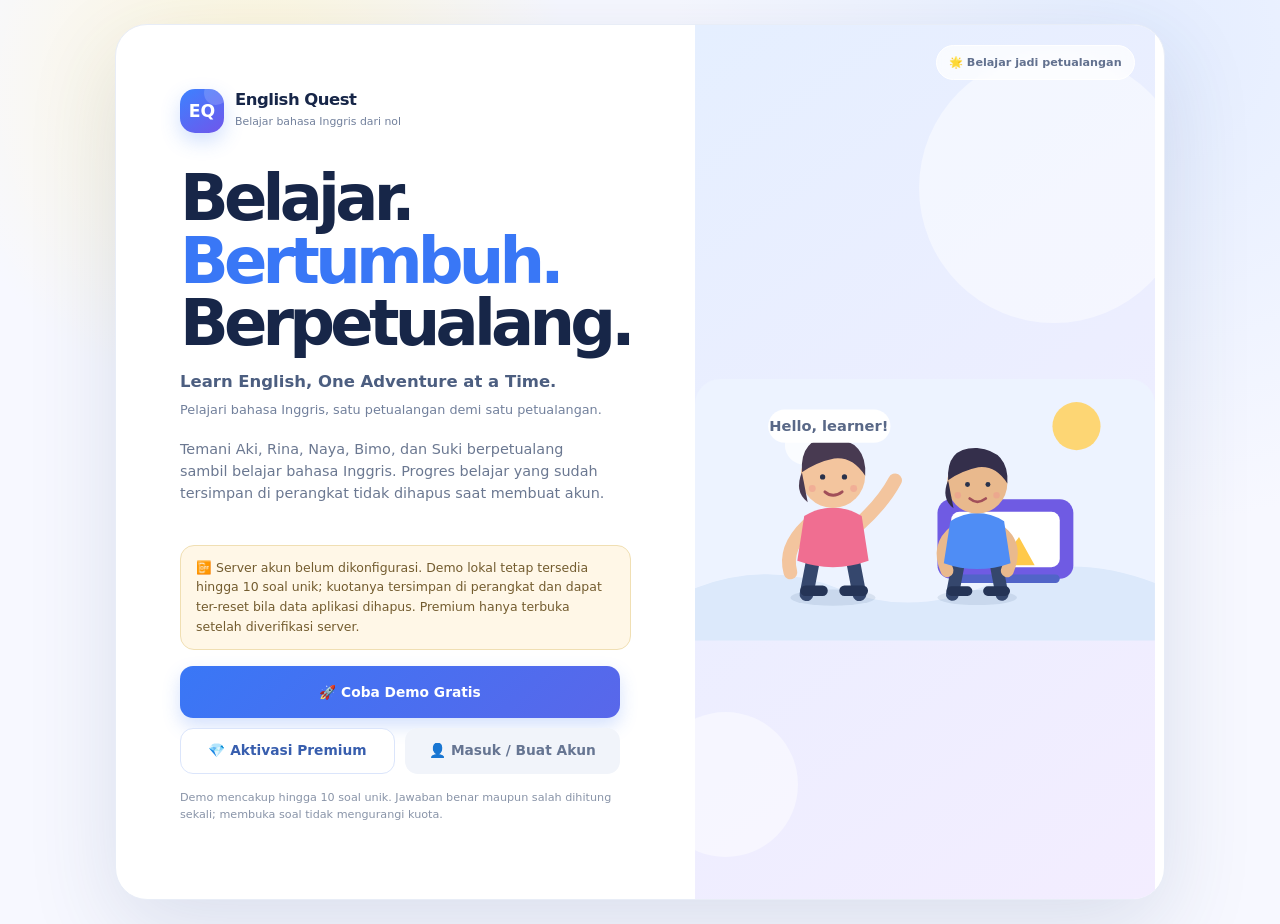
==== english-quest-android/app/src/main/assets/index.html @ d05e4e67 "Publish English Quest 1.7.1 project" ====
<!doctype html>
<html lang="id">
<head>
  <meta charset="utf-8" />
  <meta name="viewport" content="width=device-width, initial-scale=1, viewport-fit=cover" />
  <meta name="theme-color" content="#eef4ff" />
  <meta name="description" content="English Quest — belajar bahasa Inggris dari nol lewat pelajaran, cerita, dan permainan." />
  <title>English Quest — Belajar Bahasa Inggris dari Nol</title>
  <link rel="manifest" href="./manifest.webmanifest" />
  <link rel="icon" href="./icon.svg" type="image/svg+xml" />
  <link rel="stylesheet" href="./styles.css" />
</head>
<body>
  <div id="app"></div>
  <script>window.EQ_ALLOW_HTTP_DEV = location.protocol === 'http:' && ['localhost','127.0.0.1','::1'].includes(location.hostname);</script>
  <script defer src="./library-data.js"></script>
  <script defer src="./mission-data.js"></script>
  <script defer src="./mission-data-extras.js"></script>
  <script defer src="./access-client.js"></script>
  <script defer src="./app.js"></script>
</body>
</html>
---- english-quest-android/app/src/main/assets/styles.css ----
:root{
  --ink:#172648;--muted:#72809c;--blue:#3977f6;--blue-dark:#2459d8;--sky:#e9f1ff;--purple:#7657e8;--purple-soft:#f0edff;--yellow:#ffc94a;--yellow-soft:#fff5d8;--green:#22a77a;--green-soft:#e4f8f0;--red:#da5965;--red-soft:#fff0f1;--line:#e8edf6;--paper:#fff;--canvas:#f6f8fd;--shadow:0 18px 55px rgba(38,67,126,.09);--radius:22px;--scale:1;
  font-family: ui-rounded, "Avenir Next", "Segoe UI", system-ui, -apple-system, BlinkMacSystemFont, sans-serif;
}
*{box-sizing:border-box}html{scroll-behavior:smooth;font-size:calc(16px * var(--scale))}body{margin:0;background:var(--canvas);color:var(--ink);font-size:1rem;line-height:1.55;-webkit-font-smoothing:antialiased}button,input{font:inherit}button{cursor:pointer}button:focus-visible,input:focus-visible{outline:3px solid rgba(57,119,246,.3);outline-offset:2px}a{color:inherit}svg{display:block;max-width:100%}.app-layout{min-height:100vh;display:grid;grid-template-columns:232px minmax(0,1fr)}.sidebar{position:sticky;top:0;height:100vh;padding:26px 16px 20px 22px;background:#fff;border-right:1px solid var(--line);display:flex;flex-direction:column;z-index:20}.brand{display:flex;gap:11px;align-items:center;padding:3px 9px 26px}.brand-mark{width:44px;height:44px;border-radius:15px;background:linear-gradient(145deg,#3c82ff,#7056eb);color:#fff;display:grid;place-items:center;font-weight:900;font-size:1.08rem;box-shadow:0 8px 20px rgba(57,119,246,.23);position:relative;overflow:hidden}.brand-mark:after{content:"";position:absolute;width:24px;height:24px;border-radius:50%;background:rgba(255,255,255,.16);top:-8px;right:-4px}.brand-title{font-size:1.03rem;font-weight:850;letter-spacing:-.03em;line-height:1.12}.brand-caption{font-size:.68rem;color:var(--muted);margin-top:4px}.nav-label{padding:8px 11px 7px;color:#9aa5bb;text-transform:uppercase;letter-spacing:.12em;font-size:.66rem;font-weight:800}.sidebar-nav{display:flex;flex-direction:column;gap:4px}.nav-btn{display:flex;align-items:center;gap:12px;width:100%;text-align:left;padding:10px 12px;border:0;border-radius:13px;color:#62708d;background:transparent;font-size:.87rem;font-weight:700;transition:.18s}.nav-btn:hover{background:#f5f7fc;color:var(--blue)}.nav-btn.active{background:#eaf1ff;color:var(--blue);box-shadow:inset 3px 0 var(--blue)}.nav-icon{font-size:1.15rem;width:22px;text-align:center}.sidebar-bottom{margin-top:auto}.sidebar-note{border-radius:17px;padding:15px;background:linear-gradient(145deg,#f0f4ff,#faf8ff);font-size:.76rem;color:#687594}.sidebar-note b{color:#283963;display:block;margin:5px 0}.app-main{min-width:0}.topbar{height:76px;position:sticky;top:0;z-index:15;padding:0 clamp(18px,4vw,50px);display:flex;align-items:center;justify-content:space-between;background:rgba(246,248,253,.86);backdrop-filter:blur(16px);border-bottom:1px solid rgba(229,235,246,.85)}.topbar-mobile-brand{display:none}.topbar-left{display:flex;align-items:center;gap:13px}.eyebrow{color:var(--muted);font-size:.78rem}.topbar-title{font-weight:850;letter-spacing:-.025em;font-size:1.12rem}.topbar-right{display:flex;align-items:center;gap:9px}.stat-pill{display:flex;align-items:center;gap:6px;padding:8px 12px;border:1px solid var(--line);background:#fff;border-radius:999px;font-size:.79rem;font-weight:800;color:#52617f}.stat-pill .stat-number{color:var(--ink)}.avatar-mini{width:37px;height:37px;border-radius:13px;display:grid;place-items:center;background:var(--yellow-soft);font-size:1.2rem}.page-content{max-width:1220px;margin:0 auto;padding:30px clamp(18px,4vw,50px) 64px}.mobile-nav{display:none}.page-heading{display:flex;align-items:flex-end;justify-content:space-between;gap:15px;margin:4px 0 23px}.page-heading h1{margin:0;font-size:clamp(1.55rem,3vw,2.25rem);letter-spacing:-.055em;line-height:1.12}.page-heading p{margin:8px 0 0;color:var(--muted);max-width:660px}.section-title{display:flex;align-items:center;justify-content:space-between;gap:12px;margin:28px 0 14px}.section-title h2{font-size:1.06rem;letter-spacing:-.025em;margin:0}.section-title p{color:var(--muted);font-size:.8rem;margin:4px 0 0}.hero-grid{display:grid;grid-template-columns:minmax(0,1.3fr) minmax(255px,.7fr);gap:18px}.hero-card{min-height:277px;border-radius:28px;padding:clamp(23px,3.4vw,38px);position:relative;overflow:hidden;background:linear-gradient(115deg,#e6efff 0%,#eff2ff 52%,#f5efff 100%);display:flex;align-items:center;box-shadow:var(--shadow)}.hero-copy{position:relative;z-index:1;max-width:480px}.hero-kicker{font-size:.73rem;color:var(--blue);font-weight:850;letter-spacing:.12em;text-transform:uppercase}.hero-card h1{font-size:clamp(1.75rem,3.4vw,2.85rem);line-height:1.05;letter-spacing:-.06em;margin:10px 0 12px;max-width:490px}.hero-card p{color:#637290;max-width:420px;margin:0 0 22px}.hero-art{position:absolute;right:0;bottom:0;width:min(47%,420px);height:100%;display:flex;align-items:flex-end;justify-content:flex-end;pointer-events:none}.hero-art svg{height:100%;width:100%;max-height:285px}.hero-actions{display:flex;gap:10px;flex-wrap:wrap}.btn{border:0;border-radius:13px;padding:11px 17px;min-height:44px;display:inline-flex;align-items:center;justify-content:center;gap:8px;font-weight:800;font-size:.86rem;transition:transform .16s,box-shadow .16s,background .16s}.btn:hover{transform:translateY(-1px)}.btn-primary{color:#fff;background:linear-gradient(135deg,#3977f6,#5967ea);box-shadow:0 8px 18px rgba(57,119,246,.22)}.btn-primary:hover{box-shadow:0 12px 24px rgba(57,119,246,.3)}.btn-secondary{color:#385eae;background:#fff;border:1px solid #dbe5fb}.btn-ghost{color:#667592;background:#f1f4fa}.btn-yellow{background:var(--yellow);color:#4a3911}.btn-purple{background:var(--purple);color:#fff}.btn-small{min-height:36px;padding:8px 12px;font-size:.78rem;border-radius:11px}.btn-block{width:100%}.btn[disabled]{opacity:.48;cursor:not-allowed;transform:none}.mission-card{padding:21px;background:#fff;border:1px solid var(--line);border-radius:24px;box-shadow:var(--shadow);display:flex;flex-direction:column;justify-content:space-between;min-height:277px}.mission-top{display:flex;align-items:flex-start;justify-content:space-between}.mission-top h3{margin:4px 0;font-size:1.03rem}.mission-top p{margin:0;color:var(--muted);font-size:.8rem}.mission-emoji{width:43px;height:43px;border-radius:15px;background:var(--yellow-soft);display:grid;place-items:center;font-size:1.25rem}.progress-label{display:flex;justify-content:space-between;color:#7885a0;font-size:.73rem;font-weight:700;margin:15px 0 7px}.progress-track{height:9px;border-radius:99px;background:#edf1f7;overflow:hidden}.progress-fill{height:100%;border-radius:99px;background:linear-gradient(90deg,#3977f6,#8063f0);transition:width .35s}.stats-grid{display:grid;grid-template-columns:repeat(4,minmax(0,1fr));gap:13px;margin-top:20px}.stat-card{border:1px solid var(--line);background:#fff;border-radius:19px;padding:16px;display:flex;align-items:center;gap:12px}.stat-card-icon{width:43px;height:43px;border-radius:14px;display:grid;place-items:center;font-size:1.25rem;background:#eef3ff}.stat-card b{display:block;font-size:1.13rem;line-height:1.2}.stat-card span{display:block;color:var(--muted);font-size:.73rem;margin-top:3px}.two-col{display:grid;grid-template-columns:minmax(0,1.3fr) minmax(250px,.7fr);gap:18px}.panel{background:#fff;border:1px solid var(--line);border-radius:22px;padding:20px;box-shadow:0 8px 28px rgba(38,67,126,.04)}.panel-title{font-size:.98rem;font-weight:850;margin:0 0 5px}.panel-subtitle{color:var(--muted);font-size:.8rem;margin:0}.quick-grid{display:grid;grid-template-columns:repeat(3,minmax(0,1fr));gap:10px;margin-top:15px}.quick-card{display:flex;align-items:center;gap:10px;padding:13px 12px;background:#f8faff;border:1px solid #edf1f9;border-radius:16px;text-align:left;color:var(--ink);min-height:68px;transition:.15s}.quick-card:hover{border-color:#c9d8fa;transform:translateY(-2px)}.quick-icon{width:38px;height:38px;border-radius:13px;background:#eaf1ff;display:grid;place-items:center;font-size:1.16rem;flex:none}.quick-card b{font-size:.81rem;display:block}.quick-card small{font-size:.68rem;color:var(--muted);display:block;margin-top:2px}.level-grid{display:grid;grid-template-columns:repeat(3,minmax(0,1fr));gap:15px}.level-card{--level-color:#3977f6;background:#fff;border:1px solid var(--line);border-radius:22px;padding:19px;position:relative;overflow:hidden;transition:.18s;cursor:pointer}.level-card:hover:not(.locked){transform:translateY(-3px);box-shadow:var(--shadow)}.level-card:before{content:"";position:absolute;width:110px;height:110px;border-radius:50%;right:-36px;top:-48px;background:color-mix(in srgb,var(--level-color) 10%,white)}.level-card.locked{opacity:.65;cursor:not-allowed}.level-tag{font-size:.68rem;text-transform:uppercase;letter-spacing:.12em;font-weight:850;color:var(--level-color)}.level-card h3{position:relative;margin:8px 0 3px;font-size:1.08rem;letter-spacing:-.03em}.level-card p{position:relative;color:var(--muted);font-size:.77rem;margin:0;min-height:38px}.level-row{display:flex;align-items:center;justify-content:space-between;margin-top:15px;font-size:.73rem;color:#71809c}.level-card .progress-track{height:7px;margin-top:7px}.lesson-list{display:grid;gap:10px}.lesson-row{width:100%;background:#fff;border:1px solid var(--line);border-radius:17px;display:flex;align-items:center;gap:13px;padding:13px 15px;text-align:left;color:var(--ink);transition:.15s}.lesson-row:hover:not(:disabled){border-color:#cbd9fb;box-shadow:0 7px 18px rgba(38,67,126,.06);transform:translateY(-1px)}.lesson-row:disabled{cursor:not-allowed;opacity:.62}.lesson-number{width:43px;height:43px;border-radius:14px;background:#eef3ff;color:var(--blue);display:grid;place-items:center;font-weight:900;flex:none}.lesson-info{min-width:0;flex:1}.lesson-info b{display:block;font-size:.87rem}.lesson-info span{display:block;color:var(--muted);font-size:.72rem;margin-top:2px}.lesson-status{font-size:1.15rem}.level-selector{display:flex;gap:8px;overflow:auto;padding-bottom:7px;margin-bottom:17px}.level-chip{white-space:nowrap;border:1px solid var(--line);background:#fff;border-radius:999px;padding:9px 15px;color:#657490;font-weight:800;font-size:.76rem}.level-chip.active{background:var(--blue);color:#fff;border-color:var(--blue)}.inline-notice{border-radius:15px;padding:12px 14px;font-size:.82rem;color:#526383;background:#f1f5ff;border:1px solid #e2eaff}.badge-grid{display:flex;gap:10px;flex-wrap:wrap;margin-top:13px}.badge{display:flex;align-items:center;gap:9px;padding:10px 12px;border-radius:14px;background:#fafbfe;border:1px solid var(--line);min-width:150px}.badge-icon{font-size:1.25rem}.badge b{font-size:.76rem;display:block}.badge small{display:block;color:var(--muted);font-size:.67rem}.badge.locked{filter:grayscale(1);opacity:.53}.lesson-header{display:flex;align-items:center;gap:10px;margin-bottom:16px}.back-btn{width:42px;height:42px;border:1px solid var(--line);background:#fff;border-radius:14px;color:#52617f;font-size:1.1rem}.lesson-hero{display:grid;grid-template-columns:minmax(0,1.1fr) minmax(250px,.9fr);background:linear-gradient(115deg,#eaf2ff,#f5f0ff);border-radius:25px;overflow:hidden;min-height:215px;margin-bottom:18px}.lesson-hero-copy{padding:25px 28px;align-self:center}.lesson-hero-copy h1{font-size:clamp(1.6rem,3vw,2.15rem);letter-spacing:-.05em;line-height:1.1;margin:7px 0}.lesson-hero-copy p{color:#65728c;max-width:540px;margin:0}.lesson-hero-art{display:flex;align-items:flex-end;justify-content:flex-end;min-width:0}.lesson-hero-art svg{width:100%;height:100%;max-height:225px}.tutor-note{display:flex;align-items:flex-start;gap:12px;padding:15px 17px;border-radius:18px;background:#fff;border:1px solid var(--line);margin:16px 0}.tutor-avatar{width:40px;height:40px;border-radius:14px;background:#f0edff;display:grid;place-items:center;flex:none;font-size:1.28rem}.tutor-note p{margin:0;color:#586783;font-size:.84rem}.tutor-note b{color:var(--purple)}.lesson-section{background:#fff;border:1px solid var(--line);border-radius:21px;padding:20px;margin:15px 0;box-shadow:0 7px 25px rgba(38,67,126,.035)}.lesson-section h2{margin:0 0 12px;font-size:1rem;letter-spacing:-.025em;display:flex;align-items:center;gap:8px}.lesson-section>p{color:#5c6a86;margin:0}.word-grid{display:grid;grid-template-columns:repeat(auto-fit,minmax(195px,1fr));gap:10px}.word-card{display:grid;grid-template-columns:43px minmax(0,1fr) auto;align-items:center;gap:9px;padding:11px;border:1px solid #edf0f7;background:#fcfdff;border-radius:15px}.word-emoji{width:40px;height:40px;border-radius:13px;background:#f0f4ff;display:grid;place-items:center;font-size:1.25rem}.word-en{font-size:.88rem;font-weight:850}.word-pron{font-size:.7rem;color:var(--purple);font-weight:750}.word-id{font-size:.72rem;color:var(--muted)}.icon-btn{width:34px;height:34px;border:1px solid var(--line);border-radius:11px;background:#fff;color:#657490;display:grid;place-items:center}.icon-btn:hover{background:#eef3ff;color:var(--blue)}.example-row{padding:13px 14px;border-radius:15px;background:#f8faff;border:1px solid #edf1fa;margin:9px 0}.example-top{display:flex;justify-content:space-between;align-items:flex-start;gap:12px}.example-en{font-weight:850;font-size:.94rem}.example-id{color:#65728d;font-size:.81rem;margin-top:3px}.example-pron{color:var(--purple);font-size:.73rem;font-weight:700;margin-top:5px}.story-card{background:linear-gradient(125deg,#fff9e7,#fff);border:1px solid #f2e8c9;border-radius:18px;padding:17px}.story-card .story-en{font-weight:800;font-size:.94rem}.story-card .story-id{font-size:.82rem;color:#6c7183;margin-top:7px}.dialogue-list{display:grid;gap:9px}.dialogue-turn{display:flex;gap:10px;align-items:flex-start}.dialogue-turn:nth-child(even){flex-direction:row-reverse}.dialogue-speaker{font-size:.68rem;color:var(--muted);font-weight:800;white-space:nowrap;padding-top:8px}.speech-bubble{max-width:82%;padding:10px 13px;background:#eef3ff;border-radius:4px 15px 15px 15px;font-size:.81rem}.dialogue-turn:nth-child(even) .speech-bubble{background:#f1edff;border-radius:15px 4px 15px 15px}.speech-bubble b{display:block}.speech-bubble span{display:block;color:#69758e;font-size:.74rem;margin-top:3px}.practice-box{background:#f7f9ff;border-radius:17px;padding:15px}.practice-prompt{font-weight:850;margin:0 0 12px}.choice-grid{display:grid;grid-template-columns:repeat(2,minmax(0,1fr));gap:9px}.choice-btn{border:1px solid #e4e9f3;border-radius:13px;background:#fff;color:#445271;text-align:left;padding:11px 13px;font-weight:700;font-size:.82rem;transition:.13s}.choice-btn:hover:not(:disabled){border-color:#b9cdf7;background:#f6f9ff}.choice-btn.correct{border-color:#7bd2af;background:var(--green-soft);color:#197b58}.choice-btn.incorrect{border-color:#efadb4;background:var(--red-soft);color:#b44955}.choice-btn:disabled{cursor:default}.feedback{padding:10px 12px;margin-top:10px;border-radius:12px;font-size:.78rem;background:#eef3ff;color:#41537c}.feedback.good{background:var(--green-soft);color:#187352}.feedback.bad{background:var(--red-soft);color:#aa4652}.lesson-footer{display:flex;justify-content:space-between;gap:12px;flex-wrap:wrap;padding:4px 0 10px}.alphabet-grid{display:grid;grid-template-columns:repeat(7,minmax(0,1fr));gap:7px}.alphabet-cell{padding:8px 4px;text-align:center;background:#f5f8ff;border:1px solid #e8eef9;border-radius:11px}.alphabet-cell b{display:block;font-size:.91rem;color:var(--blue)}.alphabet-cell span{font-size:.61rem;color:var(--muted)}.number-grid{display:grid;grid-template-columns:repeat(10,minmax(0,1fr));gap:6px}.number-cell{min-height:41px;display:grid;place-items:center;border-radius:10px;background:#f6f8ff;border:1px solid #e9edf6;font-size:.76rem;font-weight:850;color:#586886}.number-cell:nth-child(10n+1){color:var(--blue)}.data-table{width:100%;border-collapse:collapse;font-size:.8rem}.data-table th,.data-table td{text-align:left;border-bottom:1px solid var(--line);padding:9px 8px}.data-table th{color:#74819a;font-size:.7rem;text-transform:uppercase;letter-spacing:.07em}.lesson-tools{display:flex;gap:9px;flex-wrap:wrap;margin-top:13px}.mic-note{font-size:.72rem;color:var(--muted);margin:9px 0 0}.quiz-wrap{max-width:800px;margin:0 auto}.quiz-progress-head{display:flex;justify-content:space-between;color:var(--muted);font-size:.78rem;font-weight:800;margin:12px 0 7px}.quiz-question{margin-top:14px;background:#fff;border:1px solid var(--line);border-radius:20px;padding:19px}.quiz-question h3{margin:0 0 12px;font-size:.94rem}.quiz-question .choice-grid{grid-template-columns:1fr}.question-tag{color:var(--purple);font-weight:850;text-transform:uppercase;letter-spacing:.1em;font-size:.65rem;margin-bottom:8px}.quiz-result{padding:22px;text-align:center;background:linear-gradient(130deg,#e8f7f0,#f4f2ff);border-radius:21px;margin-top:16px}.quiz-result .big-emoji{font-size:2.4rem}.quiz-result h2{margin:5px 0;font-size:1.45rem}.quiz-result p{color:#66728a}.game-grid{display:grid;grid-template-columns:repeat(3,minmax(0,1fr));gap:15px}.game-card{border:1px solid var(--line);background:#fff;border-radius:21px;padding:19px;display:flex;flex-direction:column;min-height:195px;position:relative;overflow:hidden}.game-card:hover{transform:translateY(-2px);box-shadow:var(--shadow)}.game-card-icon{width:49px;height:49px;border-radius:16px;background:#eef3ff;display:grid;place-items:center;font-size:1.45rem}.game-card h3{font-size:.98rem;margin:13px 0 4px}.game-card p{font-size:.76rem;color:var(--muted);margin:0 0 14px;flex:1}.game-card .btn{align-self:flex-start}.game-card.purple .game-card-icon{background:#f0edff}.game-card.yellow .game-card-icon{background:#fff5d9}.game-card.green .game-card-icon{background:#e6f8f1}.game-board{max-width:850px;margin:0 auto}.game-intro{display:flex;align-items:center;gap:16px;background:#eef3ff;border-radius:20px;padding:17px;margin:13px 0 18px}.game-intro-icon{font-size:2.3rem}.game-intro p{margin:0;color:#596987;font-size:.82rem}.game-intro b{color:var(--ink)}.match-board{display:grid;grid-template-columns:1fr 1fr;gap:14px}.match-column{display:grid;gap:9px;align-content:start}.match-card{min-height:55px;border:1px solid var(--line);border-radius:14px;background:#fff;color:#384a6d;font-weight:800;padding:12px;text-align:center}.match-card.selected{background:#eaf1ff;border-color:#7ca2f8;color:var(--blue);box-shadow:0 0 0 3px rgba(57,119,246,.1)}.match-card.matched{background:var(--green-soft);border-color:#a3dfc5;color:#288363;opacity:.7}.match-card.wrong{background:var(--red-soft);border-color:#efb2b8}.word-bank{display:flex;flex-wrap:wrap;gap:9px;margin:14px 0}.word-chip{border:1px solid #dfe7f5;background:#fff;padding:10px 13px;border-radius:12px;font-weight:800;color:#445271}.word-chip.selected{background:#eaf1ff;border-color:#82a4ef;color:var(--blue)}.picture-stage{height:190px;border-radius:20px;background:linear-gradient(140deg,#e9f2ff,#faf3ff);display:grid;place-items:center;margin:12px 0;font-size:5rem}.listen-card{text-align:center;background:#f5f7ff;border-radius:20px;padding:22px;margin:14px 0}.listen-play{width:66px;height:66px;border:0;background:var(--blue);color:#fff;border-radius:24px;font-size:1.5rem;box-shadow:0 8px 20px rgba(57,119,246,.22)}.listen-card p{color:var(--muted);font-size:.78rem;margin:9px 0 0}.timer-track{height:10px;border-radius:99px;background:#ebeff7;overflow:hidden;margin:14px 0}.timer-track span{display:block;background:linear-gradient(90deg,#ffc94a,#ff9a55);height:100%;transition:width .5s}.story-layout{display:grid;grid-template-columns:minmax(0,1fr) 280px;gap:16px}.story-scene{background:linear-gradient(140deg,#eaf2ff,#f3edff);border-radius:24px;overflow:hidden;min-height:235px;display:flex;align-items:flex-end;justify-content:center}.story-scene svg{width:100%;height:100%;max-height:270px}.story-dialogue{padding:20px;background:#fff;border:1px solid var(--line);border-radius:20px}.story-dialogue h2{font-size:1rem;margin:0 0 9px}.story-dialogue .english-line{font-size:1.15rem;font-weight:900;letter-spacing:-.02em}.story-dialogue .translation-line{color:#65728d;margin-top:5px;font-size:.84rem}.story-vocab{margin-top:14px;display:flex;gap:7px;flex-wrap:wrap}.story-vocab span{padding:6px 9px;border-radius:999px;background:#f3f5fa;font-size:.68rem;color:#596987}.story-options{display:grid;gap:9px;margin-top:14px}.story-option{text-align:left;border:1px solid var(--line);border-radius:13px;padding:11px 13px;background:#fff;font-weight:750;color:#455573}.story-option:hover{border-color:#9eb8f1;background:#f7f9ff}.story-option.selected-correct{border-color:#8fd3b2;background:var(--green-soft)}.story-option.selected-wrong{border-color:#eab0b6;background:var(--red-soft)}.story-side{padding:18px;background:#fff;border:1px solid var(--line);border-radius:20px}.story-side h3{font-size:.9rem;margin:0 0 9px}.story-step{display:flex;align-items:center;gap:9px;padding:8px 0;color:#8792a8;font-size:.74rem}.story-step.active{color:var(--blue);font-weight:850}.story-step.done{color:var(--green)}.search-box{width:100%;border:1px solid var(--line);background:#fff;border-radius:14px;padding:12px 14px;outline:none}.search-box:focus{border-color:#a7bdf1;box-shadow:0 0 0 3px #eaf1ff}.vocab-toolbar{display:flex;gap:10px;align-items:center;margin-bottom:14px}.vocab-toolbar .search-box{flex:1}.filter-pill{border:1px solid var(--line);background:#fff;padding:10px 13px;border-radius:12px;font-size:.77rem;font-weight:800;color:#64718c}.vocab-list{display:grid;grid-template-columns:repeat(2,minmax(0,1fr));gap:9px}.vocab-entry{padding:12px;border:1px solid var(--line);background:#fff;border-radius:15px;display:flex;align-items:center;gap:11px}.vocab-entry-main{min-width:0;flex:1}.vocab-entry-main b{font-size:.85rem}.vocab-entry-main small{display:block;color:var(--muted);font-size:.72rem}.vocab-entry .actions{display:flex;gap:5px}.grammar-list{display:grid;grid-template-columns:repeat(2,minmax(0,1fr));gap:11px}.grammar-card{padding:15px;border:1px solid var(--line);background:#fff;border-radius:17px;display:flex;align-items:center;gap:11px;text-align:left}.grammar-card:hover{border-color:#c3d2f3}.grammar-symbol{height:42px;width:42px;flex:none;border-radius:14px;display:grid;place-items:center;background:#f0edff;color:var(--purple);font-weight:900}.grammar-card b{font-size:.82rem;display:block}.grammar-card small{font-size:.7rem;color:var(--muted)}.settings-grid{display:grid;grid-template-columns:1fr 1fr;gap:13px}.setting-row{display:flex;align-items:center;justify-content:space-between;gap:14px;padding:14px 0;border-bottom:1px solid var(--line)}.setting-row:last-child{border-bottom:0}.setting-row b{display:block;font-size:.85rem}.setting-row small{display:block;color:var(--muted);font-size:.72rem;margin-top:2px}.switch{position:relative;width:47px;height:27px;border:0;border-radius:99px;background:#cbd3e1;flex:none;transition:.2s}.switch:after{content:"";position:absolute;width:21px;height:21px;top:3px;left:3px;background:white;border-radius:50%;box-shadow:0 2px 5px #0002;transition:.2s}.switch.on{background:var(--blue)}.switch.on:after{left:23px}.font-controls{display:flex;gap:6px}.font-controls button{border:1px solid var(--line);background:#fff;border-radius:9px;padding:6px 10px;font-weight:850;color:#53627f}.toast{position:fixed;top:88px;left:50%;transform:translateX(-50%);z-index:100;background:#203255;color:#fff;padding:11px 17px;border-radius:13px;box-shadow:0 10px 30px #16294d33;font-size:.82rem;font-weight:750;max-width:min(90vw,500px);animation:toast-in .2s ease both}.empty-state{text-align:center;padding:32px 18px;color:var(--muted)}.empty-state .emoji{font-size:2.1rem}.empty-state h3{margin:9px 0 4px;color:var(--ink);font-size:1rem}.empty-state p{margin:0 auto 15px;max-width:420px;font-size:.82rem}.chart-bars{display:flex;align-items:flex-end;gap:12px;height:150px;padding:15px 4px 0}.chart-day{flex:1;display:flex;flex-direction:column;align-items:center;gap:7px;height:100%;justify-content:flex-end}.chart-bar{width:100%;max-width:40px;min-height:5px;border-radius:8px 8px 3px 3px;background:linear-gradient(180deg,#8164f0,#4d84f5)}.chart-day small{font-size:.67rem;color:var(--muted)}.welcome-page{min-height:100vh;display:grid;place-items:center;padding:24px;background:radial-gradient(circle at 20% 10%,#fff7d8 0,transparent 24%),radial-gradient(circle at 90% 5%,#e4edff 0,transparent 33%),#f7f8ff}.welcome-shell{width:min(1050px,100%);min-height:590px;background:#fff;border:1px solid #e8edf7;border-radius:32px;box-shadow:0 28px 90px rgba(46,69,123,.14);display:grid;grid-template-columns:1.02fr .98fr;overflow:hidden}.welcome-copy{padding:clamp(27px,5vw,64px);display:flex;flex-direction:column;justify-content:center}.welcome-copy .brand{padding:0;margin-bottom:34px}.welcome-copy h1{font-size:clamp(2.3rem,5vw,4rem);line-height:.98;letter-spacing:-.075em;margin:0 0 14px}.welcome-copy h1 span{color:var(--blue)}.welcome-slogan{font-size:1.03rem;font-weight:850;color:#4c5e80;margin:0 0 5px}.welcome-translation{font-size:.8rem;color:var(--muted);margin:0 0 18px}.welcome-description{max-width:430px;color:#6b7891;margin:0 0 24px;font-size:.9rem}.welcome-actions{display:grid;grid-template-columns:1fr 1fr;gap:10px;max-width:440px}.welcome-actions .btn:first-child{grid-column:1/-1;min-height:52px}.welcome-art{background:linear-gradient(145deg,#e5efff,#f3edff);display:flex;align-items:flex-end;position:relative;overflow:hidden}.welcome-art:before,.welcome-art:after{content:"";position:absolute;border-radius:50%;background:rgba(255,255,255,.45)}.welcome-art:before{width:270px;height:270px;right:-34px;top:28px}.welcome-art:after{width:145px;height:145px;left:-42px;bottom:42px}.welcome-art svg{height:89%;width:100%;position:relative;z-index:1}.tiny-label{position:absolute;z-index:2;top:20px;right:20px;padding:8px 12px;background:#ffffffb8;backdrop-filter:blur(6px);border:1px solid #fff;border-radius:999px;color:#62718f;font-size:.7rem;font-weight:800}.completion-page{min-height:65vh;display:grid;place-items:center;text-align:center}.completion-card{max-width:540px;background:#fff;border:1px solid var(--line);box-shadow:var(--shadow);border-radius:28px;padding:38px 28px;animation:pop .45s cubic-bezier(.2,.8,.2,1) both}.completion-emoji{font-size:4rem;animation:bounce 1.1s ease-in-out 2 alternate}.completion-card h1{font-size:2rem;letter-spacing:-.05em;margin:8px 0}.completion-card p{color:var(--muted);margin:0 0 20px}.completion-rewards{display:flex;justify-content:center;gap:10px;margin:15px 0 22px}.completion-rewards span{padding:8px 12px;background:#fff5d8;border-radius:999px;font-weight:850;font-size:.82rem}.lock-text{font-size:.7rem;color:#8994a8}.dark{--ink:#e8edfb;--muted:#aab4cb;--line:#303b56;--paper:#1d2941;--canvas:#121a2c;--shadow:0 18px 55px rgba(0,0,0,.2);--sky:#26375b}.dark body{background:var(--canvas);color:var(--ink)}.dark .sidebar,.dark .panel,.dark .stat-card,.dark .lesson-row,.dark .lesson-section,.dark .word-card,.dark .lesson-hero-copy,.dark .story-dialogue,.dark .story-side,.dark .level-card,.dark .game-card,.dark .setting-row,.dark .vocab-entry,.dark .grammar-card,.dark .quiz-question,.dark .mission-card,.dark .example-row,.dark .practice-box,.dark .quick-card,.dark .nav-btn.active,.dark .welcome-shell,.dark .completion-card{background:#1b2740;color:var(--ink);border-color:#303b56}.dark .topbar{background:rgba(18,26,44,.88);border-color:#303b56}.dark .nav-btn{color:#b1bdd2}.dark .nav-btn:hover,.dark .quick-card:hover{background:#263653}.dark .hero-card,.dark .lesson-hero,.dark .welcome-art,.dark .story-scene{background:linear-gradient(120deg,#26395c,#30294b)}.dark .hero-card p,.dark .lesson-hero-copy p,.dark .panel-subtitle,.dark .lesson-section>p,.dark .word-id,.dark .example-id,.dark .story-card .story-id,.dark .mission-top p{color:#abb7ce}.dark .stat-pill,.dark .icon-btn,.dark .choice-btn,.dark .story-option,.dark .search-box,.dark .filter-pill,.dark .font-controls button,.dark .back-btn,.dark .match-card,.dark .word-chip{background:#202d49;color:var(--ink);border-color:#354261}.dark .story-card,.dark .practice-box,.dark .quick-card,.dark .example-row,.dark .listen-card{background:#202d49;border-color:#354261}.dark .speech-bubble{background:#2b3a5c;color:#eff3ff}.dark .speech-bubble span,.dark .tutor-note p,.dark .story-dialogue .translation-line{color:#b5c0d6}.dark .tutor-note{background:#1b2740;border-color:#303b56}.dark .progress-track{background:#303b56}.dark .badge{background:#1d2941;border-color:#303b56}.dark .welcome-copy{background:#1b2740}.dark .welcome-slogan{color:#d1daf0}.dark .welcome-description{color:#aab4cb}.dark .lesson-number,.dark .quick-icon,.dark .stat-card-icon{background:#263858}.dark .number-cell,.dark .alphabet-cell{background:#202d49;border-color:#354261;color:#dce5fa}.dark .btn-secondary{background:#263858;color:#cfe0ff;border-color:#3a4f75}.dark .btn-ghost{background:#263653;color:#c4cde0}.dark .inline-notice{background:#202d49;color:#c0cce3;border-color:#354261}.dark .story-step{color:#8f9cb6}.dark .story-vocab span{background:#273550;color:#c9d3e7}
@keyframes toast-in{from{opacity:0;transform:translate(-50%,-8px)}to{opacity:1;transform:translate(-50%,0)}}@keyframes pop{0%{opacity:0;transform:scale(.9) translateY(10px)}100%{opacity:1;transform:scale(1) translateY(0)}}@keyframes bounce{from{transform:translateY(0) rotate(-4deg)}to{transform:translateY(-10px) rotate(4deg)}}
@media(max-width:1040px){.app-layout{grid-template-columns:210px minmax(0,1fr)}.sidebar{padding-left:14px;padding-right:12px}.level-grid{grid-template-columns:repeat(2,minmax(0,1fr))}.game-grid{grid-template-columns:repeat(2,minmax(0,1fr))}.hero-grid{grid-template-columns:minmax(0,1.2fr) minmax(235px,.8fr)}.stats-grid{grid-template-columns:repeat(2,minmax(0,1fr))}}
@media(max-width:760px){.app-layout{display:block}.sidebar{display:none}.topbar{height:64px;padding:0 16px}.topbar-mobile-brand{display:flex;align-items:center;gap:9px}.topbar-mobile-brand .brand-mark{height:36px;width:36px;border-radius:12px;font-size:.88rem}.topbar-mobile-brand .brand-title{font-size:.92rem}.topbar-mobile-brand .brand-caption{display:none}.topbar-left{display:none}.topbar-right{gap:6px}.stat-pill{padding:7px 9px;font-size:.72rem}.avatar-mini{width:34px;height:34px}.page-content{padding:20px 16px 100px}.mobile-nav{display:grid;grid-template-columns:repeat(5,1fr);position:fixed;bottom:0;left:0;right:0;z-index:50;background:rgba(255,255,255,.94);backdrop-filter:blur(16px);border-top:1px solid var(--line);padding:7px 7px calc(7px + env(safe-area-inset-bottom));}.mobile-nav .nav-btn{flex-direction:column;gap:2px;padding:6px 2px;border-radius:11px;font-size:.61rem;min-height:52px;justify-content:center}.mobile-nav .nav-btn.active{box-shadow:none;background:#eef3ff}.mobile-nav .nav-icon{font-size:1.15rem}.dark .mobile-nav{background:rgba(22,32,52,.96)}.hero-grid,.two-col{grid-template-columns:1fr}.hero-card{min-height:270px;padding:23px}.hero-art{width:42%;opacity:.86}.hero-copy{max-width:75%}.hero-card h1{font-size:2rem}.mission-card{min-height:0}.mission-card .mission-bottom{margin-top:15px}.quick-grid{grid-template-columns:repeat(2,minmax(0,1fr))}.level-grid{gap:10px}.level-card{padding:15px}.level-card h3{font-size:.98rem}.level-card p{font-size:.72rem}.game-grid{gap:10px}.game-card{padding:15px;min-height:184px}.lesson-hero{grid-template-columns:1fr;min-height:0}.lesson-hero-copy{padding:20px 20px 7px}.lesson-hero-art{height:150px}.lesson-hero-art svg{max-height:165px}.story-layout{grid-template-columns:1fr}.story-side{order:-1}.story-side .story-steps{display:flex;gap:11px;overflow:auto}.story-step{white-space:nowrap}.vocab-list,.grammar-list{grid-template-columns:1fr}.settings-grid{grid-template-columns:1fr}.welcome-page{padding:12px}.welcome-shell{grid-template-columns:1fr;min-height:0;border-radius:25px}.welcome-copy{padding:29px 25px 26px;order:1}.welcome-copy .brand{margin-bottom:28px}.welcome-copy h1{font-size:2.8rem}.welcome-art{min-height:245px;order:0}.welcome-art svg{height:255px}.welcome-art:before{width:185px;height:185px;top:12px}.welcome-art:after{width:100px;height:100px}.welcome-actions{grid-template-columns:1fr 1fr}.welcome-actions .btn:first-child{grid-column:1/-1}.toast{top:74px}.lesson-section{padding:16px}.alphabet-grid{grid-template-columns:repeat(6,minmax(0,1fr))}.number-grid{grid-template-columns:repeat(5,minmax(0,1fr))}}
@media(max-width:430px){.stats-grid{gap:8px}.stat-card{padding:12px;gap:8px}.stat-card-icon{width:36px;height:36px;border-radius:12px}.stat-card b{font-size:1rem}.hero-card{min-height:287px}.hero-copy{max-width:83%}.hero-art{width:44%;opacity:.48}.hero-card p{font-size:.82rem}.quick-grid{gap:8px}.quick-card{padding:10px 8px;gap:8px}.quick-card b{font-size:.73rem}.quick-card small{font-size:.63rem}.level-grid{grid-template-columns:1fr}.level-card{min-height:0}.level-card p{min-height:auto}.game-grid{grid-template-columns:1fr 1fr}.game-card{min-height:195px}.game-card h3{font-size:.88rem}.game-card p{font-size:.7rem}.game-card .btn{padding:8px 10px}.choice-grid{grid-template-columns:1fr}.lesson-footer{display:grid;grid-template-columns:1fr}.lesson-footer .btn{width:100%}.lesson-header{align-items:flex-start}.page-heading{align-items:flex-start;flex-direction:column}.page-heading .btn{width:100%}.vocab-toolbar{align-items:stretch;flex-direction:column}.welcome-copy h1{font-size:2.45rem}.welcome-actions .btn{font-size:.79rem;padding:10px}.match-card{font-size:.75rem;padding:10px 6px}.match-board{gap:8px}.panel{padding:16px}}
@media(prefers-reduced-motion:reduce){*,*::before,*::after{scroll-behavior:auto!important;animation-duration:.01ms!important;animation-iteration-count:1!important;transition-duration:.01ms!important}}

/* Update besar: karakter SVG ringan, mode belajar, streak level, dan kamus bertahap. */
.anime-avatar{width:84px;height:92px;flex:none;overflow:visible}.home-anime{position:relative;display:flex;flex-direction:column;align-items:center;justify-content:flex-end;height:100%;padding:12px 22px 0}.home-anime .anime-avatar{width:174px;height:190px;max-height:100%}.home-anime span{position:absolute;bottom:14px;right:10px;padding:7px 11px;background:#ffffffdf;border:1px solid #fff;border-radius:999px;color:#566686;font-size:.7rem;font-weight:850;white-space:nowrap;box-shadow:0 5px 15px #37518518}.home-coach-card{display:flex;align-items:center;gap:12px;margin:14px 0}.home-coach-card .anime-avatar{width:92px;height:98px}.anime-inline{display:flex;align-items:center;gap:10px;margin-top:12px;padding:10px;border:1px solid var(--line);background:#f8faff;border-radius:15px;color:#5d6a86;font-size:.78rem}.anime-inline .anime-avatar{width:48px;height:52px}.anime-coach{display:flex;align-items:center;gap:13px;margin:12px 0 16px;padding:12px 15px;background:#fff;border:1px solid var(--line);border-radius:17px}.anime-coach-art{display:grid;grid-template-columns:48px auto;grid-template-rows:auto auto;align-items:center;column-gap:8px;min-width:112px}.anime-coach-art .anime-avatar{width:48px;height:52px;grid-row:1/3}.anime-coach-art b{align-self:end;font-size:.77rem}.anime-coach-art small{align-self:start;color:var(--muted);font-size:.63rem}.anime-speech{flex:1;padding:10px 12px;border-radius:13px;background:#f4f6ff;color:#596886;font-size:.8rem}.anime-speech b{color:#473d88}.tutor-avatar{width:55px;height:55px;padding:0;background:transparent;overflow:visible}.tutor-avatar .anime-avatar{width:55px;height:60px}.mode-panel{margin-top:20px}.mode-grid{display:grid;grid-template-columns:repeat(4,minmax(0,1fr));gap:9px}.mode-card{display:grid;grid-template-columns:36px minmax(0,1fr) auto;align-items:center;column-gap:9px;text-align:left;padding:11px;border:1px solid var(--line);background:#fbfcff;color:var(--ink);border-radius:15px;transition:border-color .15s,background .15s;min-height:90px}.mode-card:hover{border-color:#b9cdf7;background:#f7f9ff}.mode-card.active{border-color:#6e91ed;background:#eff4ff;box-shadow:inset 0 0 0 1px #6e91ed}.mode-card .mode-icon{font-size:1.35rem;grid-row:1/3}.mode-card b{font-size:.8rem}.mode-card small{display:block;color:var(--muted);font-size:.66rem}.mode-card .mode-check{font-weight:900;color:var(--blue)}.mode-card p{grid-column:1/-1;margin:7px 0 0;color:var(--muted);font-size:.64rem;line-height:1.35}.streak-note{display:flex;align-items:center;gap:12px;padding:13px 16px;margin:14px 0;background:linear-gradient(110deg,#fff4d8,#fffaf0);border:1px solid #f3e3b9;border-radius:17px}.streak-flame{font-size:1.75rem;line-height:1}.streak-note b{font-size:.83rem;display:block;color:#574316}.streak-note small{display:block;color:#86764f;font-size:.71rem;margin-top:3px}.flame-pop{animation:flame-pop .5s ease-out 2 alternate;transform-origin:center bottom}@keyframes flame-pop{from{transform:translateY(0) scale(1)}to{transform:translateY(-3px) scale(1.12);filter:drop-shadow(0 2px 5px #ff9e27aa)}}.load-more-row{display:flex;justify-content:space-between;align-items:center;gap:12px;margin:13px 0 20px;padding:10px 13px;border-radius:13px;background:#f7f9fe;color:var(--muted);font-size:.76rem}.audio-indicator{display:flex;align-items:center;gap:4px;background:#e9f6f1;color:#247b5c;border:1px solid #ccebdd;border-radius:999px;padding:4px 7px 4px 10px;font-size:.68rem;font-weight:800;white-space:nowrap}.audio-indicator.paused{background:#fff4d8;color:#80611c;border-color:#f0e0b6}.audio-indicator.error{background:#fff0f1;color:#a94551;border-color:#f2c8ce}.audio-indicator button{width:24px;height:24px;border:0;border-radius:50%;background:#fff;color:inherit;font-weight:900;line-height:1}.source-grid{display:grid;grid-template-columns:repeat(2,minmax(0,1fr));gap:13px}.source-card{padding:17px;background:#fff;border:1px solid var(--line);border-radius:20px;box-shadow:0 8px 22px rgba(38,67,126,.04)}.source-head{display:flex;justify-content:space-between;gap:8px;align-items:center}.source-level{font-size:.65rem;text-transform:uppercase;letter-spacing:.1em;font-weight:850;color:var(--purple);background:var(--purple-soft);padding:5px 8px;border-radius:999px}.source-link{color:var(--blue);font-weight:850;font-size:.73rem;text-decoration:none}.source-link:hover{text-decoration:underline}.source-card h2{font-size:1.03rem;margin:10px 0}.source-summary{padding:12px;border-radius:14px;background:#f8faff;font-size:.8rem}.source-summary b{font-size:.74rem;color:#445779}.source-summary p{margin:4px 0 10px;color:#66738d}.source-summary p:last-child{margin-bottom:0}.source-actions{margin-top:11px}.source-live{padding:11px;margin-top:10px;border-radius:13px;background:#eef7f3;color:#3d695c;font-size:.78rem}.source-live p{margin:5px 0}.source-live small{color:#638477}.source-attribution{margin-top:10px;padding-top:9px;border-top:1px solid var(--line);font-size:.64rem;color:var(--muted)}.source-attribution a{color:var(--blue)}.roleplay-intro{max-width:830px;margin:5vh auto;display:flex;align-items:center;gap:22px;padding:clamp(20px,4vw,36px);border-radius:27px;background:linear-gradient(125deg,#eaf2ff,#f5efff);box-shadow:var(--shadow)}.roleplay-intro>.anime-avatar{width:150px;height:164px}.roleplay-intro h1{font-size:clamp(1.8rem,4vw,2.6rem);letter-spacing:-.05em;margin:6px 0}.roleplay-intro p{color:#63718b;max-width:490px}.roleplay-page{max-width:950px;margin:0 auto}.roleplay-top{display:flex;justify-content:space-between;align-items:flex-start;gap:13px;margin-bottom:13px}.roleplay-top h1{margin:5px 0;font-size:1.7rem;letter-spacing:-.045em}.roleplay-top p{margin:0;color:var(--muted);font-size:.82rem}.roleplay-scene{display:grid;grid-template-columns:minmax(0,1fr) 120px;align-items:center;gap:13px;margin-bottom:13px}.roleplay-scene-art{height:170px;overflow:hidden;border-radius:20px;background:#eff4ff}.roleplay-scene-art svg{width:100%;height:100%;max-height:190px}.roleplay-character{display:flex;flex-direction:column;align-items:center;padding:9px;border:1px solid var(--line);background:#fff;border-radius:17px}.roleplay-character .anime-avatar{width:86px;height:94px}.roleplay-character b{font-size:.78rem}.roleplay-character small{font-size:.64rem;color:var(--muted);text-align:center}.roleplay-dialogue{background:#fff;border:1px solid var(--line);border-radius:20px;padding:clamp(15px,3vw,22px);box-shadow:0 8px 22px rgba(38,67,126,.035)}.roleplay-speaker{font-size:.66rem;text-transform:uppercase;letter-spacing:.1em;color:var(--purple);font-weight:900}.roleplay-message h2{margin:5px 0;font-size:clamp(1.1rem,2.7vw,1.45rem);line-height:1.35}.roleplay-hint{padding:9px 11px;margin-top:8px;border-radius:12px;background:#fff6dc;color:#695626;font-size:.78rem}.roleplay-hint small{display:block;margin-top:3px}.roleplay-question{font-size:.8rem;font-weight:850;margin:17px 0 8px}.roleplay-options{display:grid;grid-template-columns:1fr 1fr;gap:8px}.roleplay-type{margin-top:14px}.roleplay-type label{font-size:.76rem;font-weight:800;display:block;margin-bottom:5px}.roleplay-input-row{display:flex;gap:8px}.roleplay-input-row .search-box{min-width:0}.roleplay-progress{display:flex;justify-content:space-between;align-items:center;margin-top:13px}.roleplay-progress>span{display:flex;align-items:center;gap:8px}.roleplay-progress .anime-avatar{width:42px;height:46px}.roleplay-progress b,.roleplay-progress small{display:block}.roleplay-progress b{font-size:.73rem}.roleplay-progress small{font-size:.65rem;color:var(--muted)}.story-character-row{display:flex;align-items:center;gap:9px;margin-bottom:8px}.story-character-row .anime-avatar{width:55px;height:60px}.story-character-row b{font-size:.77rem;display:block}.story-character-row small{font-size:.65rem;color:var(--muted)}.character-choice-grid{display:grid;grid-template-columns:repeat(3,minmax(0,1fr));gap:11px}.character-choice{display:flex;align-items:center;gap:10px;text-align:left;padding:10px;border:1px solid var(--line);border-radius:15px;background:#fbfcff;color:var(--ink)}.character-choice.selected{border-color:#6c92ed;background:#eff4ff;box-shadow:inset 0 0 0 1px #6c92ed}.character-choice .anime-avatar{width:55px;height:60px}.character-choice b{display:block;font-size:.8rem}.character-choice small{display:block;color:var(--muted);font-size:.65rem}.dark .mode-card,.dark .source-card,.dark .roleplay-dialogue,.dark .roleplay-character,.dark .character-choice{background:#1b2740;border-color:#303b56;color:var(--ink)}.dark .mode-card.active,.dark .character-choice.selected{background:#263858;border-color:#5578cc}.dark .source-summary,.dark .anime-inline,.dark .anime-speech{background:#202d49;color:#c1cde4;border-color:#354261}.dark .source-live{background:#203a37;color:#c1e5d5}.dark .streak-note{background:linear-gradient(110deg,#39311e,#2d2a23);border-color:#564b31}.dark .streak-note b{color:#f0dfb0}.dark .streak-note small{color:#c3b583}.dark .roleplay-intro{background:linear-gradient(125deg,#26395c,#30294b)}.dark .roleplay-scene-art{background:#202d49}.dark .roleplay-hint{background:#40391f;color:#efe0ae}.dark .load-more-row{background:#202d49;color:#aab4cb}
@media(max-width:1040px){.mode-grid{grid-template-columns:repeat(2,minmax(0,1fr))}.character-choice-grid{grid-template-columns:1fr 1fr}}
@media(max-width:760px){.source-grid{grid-template-columns:1fr}.roleplay-intro{margin:0 auto;flex-direction:column;text-align:center}.roleplay-intro>.anime-avatar{width:125px;height:136px}.roleplay-scene{grid-template-columns:minmax(0,1fr) 91px}.roleplay-scene-art{height:145px}.roleplay-character{padding:5px}.roleplay-character .anime-avatar{width:68px;height:74px}.roleplay-options{grid-template-columns:1fr}.character-choice-grid{grid-template-columns:1fr}.home-anime .anime-avatar{width:145px;height:158px}.anime-coach{gap:7px;padding:9px}.anime-coach-art{min-width:86px;grid-template-columns:40px auto}.anime-coach-art .anime-avatar{width:40px;height:44px}.audio-indicator{font-size:0;padding:4px}.audio-indicator span{display:none}.audio-indicator button{width:23px;height:23px}.mode-card{min-height:90px;padding:9px}.mode-card p{font-size:.6rem}}
@media(max-width:430px){.mode-grid{gap:7px}.mode-card{grid-template-columns:29px minmax(0,1fr) auto;gap:6px;padding:8px}.mode-card .mode-icon{font-size:1.12rem}.mode-card b{font-size:.73rem}.mode-card p{font-size:.57rem}.roleplay-scene{grid-template-columns:minmax(0,1fr) 80px;gap:7px}.roleplay-scene-art{height:130px}.roleplay-top{flex-direction:column}.roleplay-input-row{flex-direction:column}.home-coach-card .anime-avatar{width:76px;height:82px}.streak-note{padding:11px}.source-card{padding:14px}}
@media(prefers-reduced-motion:reduce){.flame-pop,.completion-emoji{animation:none!important}}
.hunt-grid{display:grid;grid-template-columns:repeat(4,minmax(0,1fr));gap:10px;margin:14px 0}.hunt-option{min-height:58px;padding:11px 8px;border:1px solid var(--line);border-radius:15px;background:#fff;color:var(--ink);font-size:.88rem;font-weight:850;box-shadow:0 5px 15px rgba(35,62,116,.035);transition:transform .12s,border-color .12s,background .12s}.hunt-option:not(:disabled):hover{transform:translateY(-2px);border-color:#7fa0ef;background:#f4f7ff}.hunt-option.correct{border-color:#37b47e;background:#e7f8f0;color:#19724d}.hunt-option.incorrect{border-color:#ec7381;background:#fff0f1;color:#a03946}.lesson-header{flex-wrap:wrap;gap:8px}.lesson-header .btn-small{white-space:nowrap}.mode-card:focus-visible,.character-choice:focus-visible,.hunt-option:focus-visible{outline:3px solid #7ca0f4;outline-offset:2px}.dark .hunt-option{background:#1b2740;color:var(--ink);border-color:#303b56}.dark .hunt-option.correct{background:#1f3a35;border-color:#37856a;color:#a3e7c5}.dark .hunt-option.incorrect{background:#3d2934;border-color:#9f5360;color:#ffc1c5}
@media(max-width:900px){.hunt-grid{grid-template-columns:repeat(3,minmax(0,1fr))}}
@media(max-width:600px){.hunt-grid{grid-template-columns:repeat(2,minmax(0,1fr));gap:8px}.hunt-option{min-height:54px;font-size:.82rem}.lesson-header{gap:6px}.lesson-header>div:nth-child(2){min-width:120px}}

/* Character Creator, Suki rival, and compact story layouts */
.avatar-mini{overflow:hidden;padding:2px;display:grid;place-items:center}.avatar-mini .anime-avatar{width:31px;height:36px;border-radius:10px}
.custom-avatar{width:100%;height:auto;max-width:100%;object-fit:contain}
.home-player-strip,.player-profile-panel{display:flex;align-items:center;gap:12px;margin-top:12px;padding:10px 12px;border:1px solid var(--line);border-radius:16px;background:#f8faff}.home-player-strip>.anime-avatar{width:47px;height:57px;flex:none}.home-player-strip>span{flex:1;min-width:0}.home-player-strip b,.home-player-strip small{display:block}.home-player-strip b{font-size:.78rem}.home-player-strip small{font-size:.66rem;color:var(--muted)}
.player-profile-panel{margin-top:15px;padding:13px 16px}.player-profile-avatar{width:66px;height:76px;display:grid;place-items:center;overflow:hidden;border-radius:15px;background:#e9efff;flex:none}.player-profile-avatar .anime-avatar{width:63px;height:74px}.player-profile-copy{flex:1;min-width:0}.player-profile-copy h2{margin:3px 0;font-size:1rem}.player-profile-copy p{margin:0;color:var(--muted);font-size:.73rem}
.creator-workbench{display:grid;grid-template-columns:minmax(250px,.8fr) minmax(0,1.2fr);gap:15px;align-items:start}.creator-preview-panel{display:flex;flex-direction:column;align-items:center;text-align:center;position:sticky;top:94px}.creator-preview{width:100%;min-height:250px;display:grid;place-items:center;margin:10px 0 3px;border-radius:18px;background:radial-gradient(circle at 50% 45%,#fff 0,#eef3ff 73%);overflow:hidden}.creator-preview .custom-avatar{height:min(38vh,310px);width:auto;max-width:90%}.creator-preview-name{font-size:1.08rem}.creator-preview-note{color:var(--muted);font-size:.7rem;min-height:1.3em}.creator-field{display:flex;flex-direction:column;gap:5px;min-width:0}.creator-field>span{font-size:.73rem;font-weight:800;color:#53617c}.creator-field select,.creator-field input,.voice-select{width:100%;min-height:42px;padding:8px 10px;border:1px solid #dce4f2;border-radius:11px;background:#fff;color:var(--ink);font:inherit;font-size:.78rem}.creator-name-field{width:100%;margin-top:12px;text-align:left}.creator-actions{display:grid;grid-template-columns:1fr 1fr;gap:8px;width:100%;margin-top:12px}.creator-actions .btn{min-width:0;padding-inline:8px;font-size:.73rem}.creator-profile-status{text-align:left;width:100%;margin-top:11px;font-size:.72rem}.creator-controls h2{margin-bottom:4px}.creator-field-grid{display:grid;grid-template-columns:repeat(2,minmax(0,1fr));gap:11px;margin-top:15px}.voice-select{max-width:170px;min-width:140px}
.audio-rate-control{display:flex;align-items:center;justify-content:center;gap:9px;margin-top:9px}.audio-rate-control span,.audio-rate-control b{min-width:50px;text-align:center;font-size:.76rem;color:var(--muted)}
.story-intro-card{display:grid;grid-template-columns:minmax(185px,.7fr) minmax(0,1.3fr);gap:18px;align-items:center;padding:clamp(16px,3vw,27px);border-radius:24px;background:linear-gradient(125deg,#e9f1ff,#f4edff);box-shadow:var(--shadow)}.story-intro-cast{display:flex;align-items:center;justify-content:center;gap:8px;min-height:220px}.story-intro-cast .anime-avatar{width:min(42%,140px);height:auto}.story-intro-spark{font-size:1.7rem;color:#e5a83b;animation:story-spark 1.7s ease-in-out infinite alternate}.story-intro-copy h2{margin:8px 0 4px;font-size:1.25rem}.story-intro-copy p{margin:0;color:var(--muted);font-size:.82rem}.story-intro-copy .story-steps{display:grid;grid-template-columns:repeat(2,minmax(0,1fr));gap:6px;margin-top:12px}.story-unlock-panel{display:flex;align-items:center;justify-content:space-between;gap:15px;margin-top:15px}.story-unlock-actions{display:flex;align-items:center;gap:8px;flex-wrap:wrap;justify-content:flex-end}.story-experience{max-width:1040px;margin:0 auto;padding-bottom:10px;animation:story-enter .22s ease-out}.story-toolbar,.suki-battle-header{display:flex;align-items:center;justify-content:space-between;gap:11px;margin-bottom:8px}.story-toolbar h1,.suki-battle-header h1{font-size:clamp(1.05rem,2.5vw,1.5rem);margin:2px 0 0;letter-spacing:-.04em}.story-progress-track{height:6px;margin:7px 0 12px;border-radius:99px;background:#e7edf8;overflow:hidden}.story-progress-track span{display:block;height:100%;border-radius:99px;background:linear-gradient(90deg,#3977f6,#9868ec);transition:width .25s}.story-stage{height:clamp(220px,42vh,360px);position:relative;display:block;overflow:hidden;margin-bottom:10px;border-radius:19px;background:linear-gradient(120deg,#dfeaff,#fff4dc)}.story-stage-art{position:absolute;inset:0;min-width:0;overflow:hidden;background:#eff4ff}.story-stage-art svg{width:100%;height:100%;object-fit:cover;opacity:.62}.story-cast-rail{position:absolute;inset:0;min-width:0;pointer-events:none}.story-character-card{position:absolute;bottom:0;height:100%;width:64%;display:flex;flex-direction:column;align-items:center;justify-content:flex-end;gap:0;min-width:0;padding:0 0 8px;border:0;border-radius:0;background:transparent;box-shadow:none;overflow:visible}.story-character-card:first-child{left:-4%;z-index:1}.story-character-card.story-player-card{right:-4%;z-index:2}.story-character-card>span{position:absolute;left:50%;bottom:8px;transform:translateX(-50%);display:block;min-width:90px;max-width:96%;padding:5px 9px;border-radius:12px;background:#ffffffdf;color:var(--ink);box-shadow:0 4px 12px #1e2b451a;text-align:center;backdrop-filter:blur(5px)}.story-character-card>.anime-avatar{width:min(63vw,260px);height:min(38vh,300px);max-width:100%;flex:none;object-fit:contain;filter:drop-shadow(0 8px 8px #283c651f)}.story-character-card span{min-width:0}.story-character-card b,.story-character-card small{display:block;overflow:hidden;text-overflow:ellipsis}.story-character-card b{font-size:.77rem}.story-character-card small{font-size:.63rem;color:var(--muted)}.story-cast-arrow{text-align:center;color:#8670db;font-weight:900}.story-stage .story-cast-arrow{position:absolute;left:50%;top:52%;transform:translate(-50%,-50%);z-index:3;width:36px;height:36px;display:grid;place-items:center;border-radius:50%;background:#ffffffd9;box-shadow:0 4px 12px #27365020;font-size:.9rem}.story-player-card>span{background:#f8faffeb;border:1px solid #bfd2fb}.suki-shocked{animation:suki-shake .28s ease-in-out 2}.story-dialog-panel{max-height:34vh;min-height:190px;overflow:auto;padding:clamp(12px,2vw,18px);border:1px solid var(--line);border-radius:19px;background:#fff;box-shadow:0 9px 24px #263f720b}.story-dialog-heading{display:flex;justify-content:space-between;gap:10px;align-items:flex-start}.story-dialog-heading p{font-weight:850;font-size:clamp(.93rem,2vw,1.15rem);line-height:1.34;margin:4px 0}.story-dialog-heading .roleplay-speaker{color:var(--purple)}.story-translation{display:block;color:var(--muted);font-size:.76rem;margin:3px 0 6px}.story-speak{flex:none}.story-vocab{display:flex;gap:6px;flex-wrap:wrap}.story-vocab .word-chip{padding:5px 8px;border-radius:999px;border:1px solid #e4eaf4;background:#f7f9fd;color:#51617d;font-size:.68rem}.story-question{margin-top:8px}.story-question>b{font-size:.8rem}.story-options{display:grid;grid-template-columns:repeat(2,minmax(0,1fr));gap:7px;margin-top:7px}.story-options .story-option{min-height:42px;padding:8px 10px;font-size:.76rem}.story-dialog-actions{display:flex;justify-content:space-between;align-items:center;gap:8px;margin-top:10px}.story-response-line{display:flex;align-items:center;gap:8px;margin-top:6px;font-size:.75rem}.story-response-line span{flex:1}.story-audio-note{margin:7px 0 0;text-align:center;color:var(--muted);font-size:.65rem}.story-victory-avatars,.suki-result-avatars,.suki-story-stage{display:flex;align-items:center;justify-content:center;gap:13px}.story-victory-avatars .anime-avatar,.suki-result-avatars .anime-avatar{width:90px;height:104px}.story-completion{overflow:hidden}
.suki-gate-card,.suki-result{max-width:760px;margin:2vh auto;padding:clamp(18px,4vw,36px);border:1px solid var(--line);border-radius:25px;background:#fff;text-align:center;box-shadow:var(--shadow);animation:story-enter .22s ease-out}.suki-gate-portraits,.suki-result-avatars{display:flex;justify-content:center;align-items:center;gap:14px;margin-bottom:10px}.suki-gate-portraits .anime-avatar{width:105px;height:123px}.suki-gate-card h1,.suki-result h1{margin:6px 0;font-size:clamp(1.55rem,4vw,2.15rem);letter-spacing:-.05em}.suki-gate-card>p,.suki-result>p{color:var(--muted);max-width:590px;margin:8px auto}.suki-gate-card .inline-notice{max-width:600px;margin:12px auto;text-align:left}.suki-battle-page{max-width:900px;margin:0 auto;animation:story-enter .22s ease-out}.suki-battle-header>div{flex:1}.suki-battle-header p{margin:2px 0;color:var(--muted);font-size:.76rem}.suki-battle-stage{display:flex;align-items:center;justify-content:center;gap:clamp(12px,5vw,45px);padding:7px 12px;margin-bottom:10px;border-radius:19px;background:linear-gradient(115deg,#fff4d9,#f2efff)}.suki-battle-character{display:flex;align-items:center;gap:10px}.suki-battle-character .anime-avatar{width:76px;height:87px;flex:none}.suki-battle-character span b,.suki-battle-character span small{display:block}.suki-battle-character span b{font-size:.82rem}.suki-battle-character span small{font-size:.66rem;color:var(--muted)}.suki-vs{color:#dd6275;font-size:1.1rem;font-weight:950;letter-spacing:.1em}.suki-round-card{padding:clamp(14px,3vw,22px);border:1px solid var(--line);border-radius:20px;background:#fff;box-shadow:0 8px 22px #243c6a0a}.suki-round-label{display:flex;justify-content:space-between;align-items:center;gap:8px}.suki-round-card h2{font-size:clamp(.97rem,2.1vw,1.25rem);margin:10px 0}.suki-round-dots{display:flex;gap:4px}.suki-round-dots span{width:25px;height:25px;display:grid;place-items:center;border-radius:50%;font-size:.68rem;font-weight:850;background:#edf1f8;color:#78839a}.suki-round-dots span.current{background:#3977f6;color:#fff}.suki-round-dots span.done{background:#cceedd;color:#21815d}.suki-audio-controls{display:flex;align-items:center;gap:7px;flex-wrap:wrap;margin:10px 0}.suki-answer-grid{display:grid;grid-template-columns:repeat(2,minmax(0,1fr));gap:8px;margin-top:12px}.suki-answer-grid .choice-btn{min-height:46px;font-size:.8rem}.suki-reaction{display:flex;align-items:flex-start;gap:10px;margin-top:12px;padding:10px;border-radius:14px}.suki-reaction.good{background:#eaf8f1;border:1px solid #c5ead9}.suki-reaction.bad{background:#fff2e8;border:1px solid #f3d3bc}.suki-reaction-avatar .anime-avatar{width:45px;height:54px;flex:none}.suki-reaction b{font-size:.78rem}.suki-reaction p{font-size:.74rem;margin:3px 0}.suki-listening-answer{padding-top:6px;font-size:.74rem}.suki-mode-note{margin-top:10px}.suki-result-quote{font-weight:900;color:#795220}.suki-victory{border-color:#bfe9d3;animation:suki-win-pop .45s ease-out}.suki-defeat{border-color:#f1ddc6}.suki-unlock-dialog{display:flex;align-items:center;gap:12px;max-width:570px;margin:12px auto;padding:12px;text-align:left;border:1px solid #d9e4fb;border-radius:15px;background:#f8faff}.suki-unlock-cast{display:flex;align-items:center;flex:none}.suki-unlock-cast .anime-avatar{width:50px;height:58px}.suki-unlock-dialog p{margin:3px 0 0;font-size:.75rem;color:var(--muted)}.suki-story-page{max-width:820px;margin:0 auto}.suki-story-stage{min-height:160px;margin:14px 0;padding:10px;border-radius:18px;background:linear-gradient(120deg,#eef4ff,#fff4db)}.suki-story-stage .anime-avatar{width:100px;height:116px}.suki-speech{margin-top:12px;padding-top:9px;border-top:1px solid var(--line)}
.roleplay-speech-row{display:flex;align-items:flex-start;gap:7px}.roleplay-speech-row h2{flex:1}.listen-reveal-answer{margin-top:7px;padding:8px 10px;border-radius:11px;background:#f5f8ff;font-size:.75rem}.listen-session .feedback .lesson-tools{margin-top:9px}.listen-card .audio-rate-control{margin-top:7px}
.dark .story-intro-card,.dark .suki-battle-stage,.dark .suki-story-stage{background:linear-gradient(120deg,#233653,#332b4a)}.dark .story-dialog-panel,.dark .creator-preview-panel,.dark .creator-controls,.dark .suki-round-card,.dark .suki-gate-card,.dark .suki-result{background:#1b2740;border-color:#303b56;color:var(--ink)}.dark .story-character-card>span,.dark .creator-preview,.dark .home-player-strip,.dark .player-profile-panel{background:#202d49;border-color:#354261}.dark .creator-field select,.dark .creator-field input,.dark .voice-select{background:#202d49;border-color:#3a4866;color:var(--ink)}.dark .story-vocab .word-chip{background:#202d49;border-color:#354261;color:#c1cde4}.dark .listen-reveal-answer{background:#202d49}.dark .suki-reaction.good{background:#203a37;border-color:#356550}.dark .suki-reaction.bad{background:#3b3028;border-color:#75533c}
@keyframes story-enter{from{opacity:0;transform:translateY(5px)}to{opacity:1;transform:translateY(0)}}@keyframes story-spark{from{transform:rotate(-8deg) scale(.9)}to{transform:rotate(8deg) scale(1.12)}}@keyframes suki-shake{0%,100%{transform:translateX(0)}30%{transform:translateX(-3px)}70%{transform:translateX(3px)}}@keyframes suki-win-pop{0%{transform:scale(.985)}55%{transform:scale(1.015)}100%{transform:scale(1)}}
@media(max-width:900px){.creator-workbench{grid-template-columns:minmax(220px,.7fr) minmax(0,1.3fr)}}
@media(max-width:760px){.creator-workbench{grid-template-columns:1fr}.creator-preview-panel{position:static}.creator-preview{min-height:220px}.creator-preview .custom-avatar{height:min(34vh,260px)}.creator-field-grid{grid-template-columns:repeat(2,minmax(0,1fr))}.story-intro-card{grid-template-columns:1fr;gap:8px}.story-intro-cast{min-height:135px}.story-intro-cast .anime-avatar{width:86px;height:100px}.story-unlock-panel{align-items:flex-start;flex-direction:column}.story-unlock-actions{justify-content:flex-start}.story-stage{height:clamp(220px,42vh,320px)}.story-character-card{width:64%;padding-bottom:7px}.story-character-card>.anime-avatar{width:min(63vw,245px);height:min(38vh,285px)}.story-character-card b{font-size:.68rem}.story-character-card small{font-size:.57rem}.story-dialog-panel{max-height:32vh;min-height:180px;padding:12px}.story-options{grid-template-columns:1fr 1fr;gap:6px}.story-options .story-option{min-height:43px;font-size:.71rem;padding:7px}.story-toolbar{gap:6px}.story-toolbar .btn{padding-inline:8px}.story-toolbar h1{font-size:1rem}.story-audio-note{padding:0 4px}.suki-gate-card,.suki-result{margin:0 auto 20px}.suki-battle-header{gap:6px}.suki-battle-header .btn{padding-inline:7px}.suki-battle-stage{gap:10px}.suki-battle-character{flex-direction:column;text-align:center;gap:2px}.suki-battle-character .anime-avatar{width:60px;height:70px}.suki-battle-character span small{font-size:.6rem}.suki-answer-grid{grid-template-columns:1fr 1fr}.suki-result-avatars .anime-avatar{width:75px;height:88px}.suki-story-stage .anime-avatar{width:78px;height:91px}.home-player-strip{gap:7px;padding:8px}.home-player-strip .btn{padding:7px}.player-profile-panel{flex-wrap:wrap}.player-profile-copy{flex-basis:calc(100% - 85px)}.player-profile-panel>.btn{margin-left:78px}.roleplay-speech-row h2{font-size:1rem}}
@media(max-width:430px){.story-experience{padding-bottom:104px}.story-stage{height:clamp(215px,42vh,300px)}.story-character-card>.anime-avatar{width:min(64vw,235px);height:min(38vh,270px)}.story-character-card{width:66%;padding-bottom:6px}.story-cast-arrow{font-size:.75rem}.story-dialog-panel{max-height:30vh;min-height:176px;padding:10px}.story-dialog-heading p{font-size:.91rem}.story-vocab .word-chip{font-size:.61rem;padding:4px 6px}.story-options{grid-template-columns:1fr}.story-options .story-option{min-height:39px}.story-dialog-actions .btn{min-height:34px;padding:6px 8px}.creator-field-grid{grid-template-columns:1fr 1fr;gap:8px}.creator-field select,.creator-field input{font-size:.72rem;padding:7px}.creator-actions{gap:6px}.creator-actions .btn{font-size:.67rem;min-height:39px}.creator-preview{min-height:195px}.creator-preview .custom-avatar{height:min(30vh,220px)}.suki-battle-header h1{font-size:1rem}.suki-round-card{padding:11px}.suki-answer-grid .choice-btn{font-size:.72rem;padding:8px 6px}.suki-reaction{padding:8px}.suki-audio-controls .btn{min-height:36px;padding:6px 9px}.suki-battle-stage{padding:5px 7px}.story-intro-copy .story-steps{grid-template-columns:1fr}.suki-unlock-dialog{align-items:flex-start}.audio-rate-control{gap:5px}}
@media(prefers-reduced-motion:reduce){.story-experience,.suki-battle-page,.suki-victory,.suki-shocked,.story-intro-spark{animation:none!important}}
.lesson-victory-avatar .anime-avatar{width:82px;height:96px;margin:0 auto 4px}.dark .suki-gate-card .inline-notice,.dark .suki-mode-note{background:#202d49;color:#c1cde4}
@media(max-width:760px){.story-experience{padding-bottom:100px}}

/* Original local anime portraits, speaking feedback, and illustrated question cards */
.anime-avatar.anime-raster-avatar{position:relative;display:inline-flex;align-items:flex-end;justify-content:center;vertical-align:middle;isolation:isolate;line-height:0}
.anime-raster-avatar img{display:block;width:100%;height:100%;max-width:none;object-fit:contain;object-position:center bottom;filter:drop-shadow(0 5px 5px rgba(40,60,105,.13));user-select:none;-webkit-user-drag:none}
.anime-mood-badge{position:absolute;z-index:2;top:2px;right:0;min-width:21px;height:21px;padding:0 5px;display:grid;place-items:center;border:1px solid #ffffffd9;border-radius:999px;background:#fff9e8;color:#7757df;font-size:11px;font-weight:900;line-height:1;box-shadow:0 3px 9px #243c6a1c}
.anime-avatar.mood-confused .anime-mood-badge,.anime-avatar.mood-shocked .anime-mood-badge{background:#fff0f1;color:#cf5573}
.anime-avatar.mood-cheer .anime-mood-badge,.anime-avatar.mood-confident .anime-mood-badge{background:#e8f8ef;color:#238361}
.home-anime .anime-raster-avatar{width:174px;height:190px;max-height:100%}
.anime-coach-art .anime-raster-avatar{width:84px;height:92px}
.anime-inline .anime-raster-avatar{width:48px;height:52px}
.home-coach-card .anime-raster-avatar{width:92px;height:98px}
.character-choice .anime-raster-avatar{width:57px;height:66px;flex:none}
.tutor-avatar{overflow:visible;background:transparent;border-radius:0}
.tutor-avatar .anime-raster-avatar{width:47px;height:52px}
.lesson-victory-avatar .anime-raster-avatar{width:82px;height:96px;margin:0 auto 4px}
.word-card-actions{display:flex;align-items:center;gap:4px}
.word-card-actions .icon-btn{width:34px;height:34px;flex:none}
.mic-word-button{color:#496fb9}
.mic-word-button:hover:not(:disabled){background:#eaf1ff;border-color:#b7caf3}
.speaking-practice-section{border-color:#dfe8fa}
.speaking-practice-section .lesson-tools{display:flex;flex-wrap:wrap;gap:8px;margin:13px 0 0}
.mic-note{display:block;margin:11px 0 0!important;color:var(--muted)!important;font-size:.73rem!important;line-height:1.5}
.speech-practice-status,.speech-practice-error,.speech-practice-result,.speech-practice-compact{margin-top:9px;border:1px solid var(--line);border-radius:13px;padding:10px 12px;font-size:.76rem;line-height:1.45}
.speech-practice-status{display:flex;align-items:center;gap:10px;background:#edf4ff;color:#355889;font-weight:750}
.speech-listening-pulse{width:11px;height:11px;flex:none;border-radius:50%;background:#e45670;box-shadow:0 0 0 5px #e4567023;animation:speech-pulse 1.15s ease-in-out infinite}
.speech-practice-error{background:#fff2f2;border-color:#f1ced1;color:#8a404b}
.speech-practice-error .lesson-tools,.speech-practice-result .lesson-tools{display:flex;gap:7px;flex-wrap:wrap;margin-top:10px}
.speech-practice-result{background:#f9fbff;border-color:#dbe5f5}
.speech-result-head{display:flex;justify-content:space-between;align-items:center;gap:10px}
.speech-result-head strong{font-size:1.12rem;color:#536fd2}
.speech-match-meter{height:8px;margin:8px 0 10px;border-radius:99px;background:#e8edf7;overflow:hidden}
.speech-match-meter span{display:block;height:100%;border-radius:inherit;background:linear-gradient(90deg,#7b64e8,#458af3);transition:width .35s ease}
.speech-match-good .speech-match-meter span{background:linear-gradient(90deg,#31a67a,#5dc79e)}
.speech-match-review .speech-match-meter span{background:linear-gradient(90deg,#edaa53,#ee7e83)}
.pronunciation-word-list{display:flex;flex-wrap:wrap;gap:5px;margin:7px 0}
.pronunciation-word{padding:3px 8px;border:1px solid #e4e9f3;border-radius:999px;background:#fff;color:#66728b;font-size:.72rem;font-weight:750}
.pronunciation-word.heard{border-color:#a9dfc6;background:#eaf8f0;color:#287a5b}
.pronunciation-word.missed{border-color:#f0c6cb;background:#fff1f2;color:#a34d5b}
.speech-practice-result p{margin:8px 0 3px;color:var(--ink);font-size:.77rem;overflow-wrap:anywhere}
.speech-practice-result small{color:var(--muted);font-size:.68rem}
.speech-practice-compact{display:flex;flex-direction:column;gap:2px;padding:6px 8px;background:#f4f8ff;font-size:.66rem;overflow-wrap:anywhere}
.speech-practice-compact b{color:#536fd2}
.quiz-question-illustration{width:min(460px,100%);margin:6px 0 14px;overflow:hidden;border:1px solid #e7ecf6;border-radius:20px;box-shadow:0 5px 18px rgba(49,74,128,.055)}
.quiz-question-illustration svg{display:block;width:100%;height:auto}
.suki-round-card>.quiz-question-illustration{margin:12px 0}
.picture-stage{position:relative;height:205px;display:flex;align-items:center;justify-content:center;overflow:hidden;border:1px solid #e7ecf6;border-radius:22px;margin:12px 0 15px;background:linear-gradient(140deg,#e9f2ff,#faf3ff);font-size:1rem}
.picture-stage:before,.picture-stage:after{content:"";position:absolute;border-radius:50%;background:#ffffff80;pointer-events:none}
.picture-stage:before{width:112px;height:112px;top:-38px;left:9%}
.picture-stage:after{width:85px;height:85px;right:10%;bottom:-35px}
.picture-object{position:relative;z-index:1;width:112px;height:112px;display:grid;place-items:center;border:1px solid #ffffffd9;border-radius:34px;background:#ffffffd9;font-size:4.15rem;line-height:1;box-shadow:0 13px 30px #344c7a18;animation:picture-float 2.6s ease-in-out infinite alternate}
.picture-stage-caption{position:absolute;z-index:2;left:50%;bottom:10px;transform:translateX(-50%);width:max-content;max-width:calc(100% - 24px);padding:6px 12px;border:1px solid #ffffffd9;border-radius:999px;background:#ffffffd9;color:#4c5c7a;font-size:.7rem;font-weight:850;text-align:center;box-shadow:0 4px 13px #344c7a10}
.picture-stage-caption small{display:inline;margin-left:5px;color:#7a86a0;font-size:.65rem;font-weight:650}
.picture-apple{background:linear-gradient(140deg,#ffe5e8,#fff5e5)}.picture-book{background:linear-gradient(140deg,#e3edff,#f1eaff)}.picture-chair{background:linear-gradient(140deg,#f1e5d7,#fff5e5)}.picture-phone{background:linear-gradient(140deg,#dff4ff,#e9efff)}.picture-water{background:linear-gradient(140deg,#dcf7fa,#e5f1ff)}.picture-cat{background:linear-gradient(140deg,#fff0d7,#ffeadf)}.picture-pencil{background:linear-gradient(140deg,#fff2c8,#fff8e7)}.picture-sun{background:linear-gradient(140deg,#ffe6a8,#fff3d1)}.picture-sandwich{background:linear-gradient(140deg,#f6e4cc,#fff0d5)}.picture-menu{background:linear-gradient(140deg,#eee5ff,#fff0f4)}.picture-library{background:linear-gradient(140deg,#dbf1e6,#e9f3ff)}.picture-map{background:linear-gradient(140deg,#e1ebff,#e8f5ef)}.picture-evidence{background:linear-gradient(140deg,#e8e4ff,#f5eeff)}.picture-ancient{background:linear-gradient(140deg,#f9e4d1,#fff3df)}.picture-article{background:linear-gradient(140deg,#e4f1ff,#e5f6f0)}.picture-reliable{background:linear-gradient(140deg,#dff5e8,#eaf4ff)}
.dark .speech-practice-status{background:#213659;border-color:#354a70;color:#d0e0ff}.dark .speech-practice-error{background:#3b2934;border-color:#67404e;color:#f4c5cf}.dark .speech-practice-result,.dark .speech-practice-compact{background:#202d49;border-color:#354261;color:#d8e1f4}.dark .speech-practice-result p{color:var(--ink)}.dark .pronunciation-word{background:#263653;border-color:#3b4b6a;color:#cbd6ec}.dark .pronunciation-word.heard{background:#203a37;border-color:#356550;color:#c1e5d5}.dark .pronunciation-word.missed{background:#3b3028;border-color:#75533c;color:#f2c8b3}.dark .quiz-question-illustration,.dark .picture-stage{border-color:#354261}.dark .picture-object{background:#ffffffdf;border-color:#ffffffd9}.dark .picture-stage-caption{background:#ffffffea;color:#455573}
@keyframes speech-pulse{0%,100%{box-shadow:0 0 0 4px #e4567023}50%{box-shadow:0 0 0 8px #e4567012}}
@keyframes picture-float{from{transform:translateY(2px) rotate(-2deg)}to{transform:translateY(-4px) rotate(2deg)}}
@media(max-width:760px){.anime-coach-art .anime-raster-avatar{width:66px;height:74px}.anime-inline .anime-raster-avatar{width:43px;height:48px}.home-coach-card .anime-raster-avatar{width:75px;height:84px}.tutor-avatar .anime-raster-avatar{width:42px;height:48px}.word-card-actions{gap:2px}.word-card-actions .icon-btn{width:31px;height:31px}.quiz-question-illustration{margin:5px 0 12px;border-radius:16px}.suki-round-card>.quiz-question-illustration{margin:9px 0}.picture-stage{height:190px}.picture-object{width:98px;height:98px;border-radius:29px;font-size:3.7rem}.picture-stage-caption{bottom:9px}.picture-stage-caption small{display:block;margin:1px 0 0}.speech-practice-result .lesson-tools .btn{flex:1}.speech-practice-compact{font-size:.61rem}}
@media(prefers-reduced-motion:reduce){.speech-listening-pulse,.picture-object{animation:none!important}}

/* NPC Quest: compact, character-led mini-missions that stay usable on phones */
.npc-quest-intro{max-width:900px;margin:0 auto}.npc-quest-cast{display:flex;align-items:flex-end;justify-content:center;gap:clamp(12px,4vw,36px);margin:8px auto 18px}.npc-quest-cast-card{width:min(31%,170px);min-width:90px;padding:12px 8px 10px;border:1px solid var(--line);border-radius:18px;background:var(--paper);text-align:center;box-shadow:0 8px 24px rgba(38,67,126,.055)}.npc-quest-cast-card .anime-avatar{width:86px;height:94px;margin:0 auto 4px}.npc-quest-cast-card b,.npc-quest-cast-card small{display:block}.npc-quest-cast-card b{font-size:.88rem}.npc-quest-cast-card small{margin-top:2px;color:var(--muted);font-size:.68rem}.npc-quest-brief{max-width:780px;margin:0 auto}.npc-quest-brief .mission-top{align-items:center}.npc-quest-brief .panel-title{margin:8px 0}.npc-quest-brief ul{display:grid;gap:7px;margin:17px 0;padding-left:21px;color:var(--muted);font-size:.83rem}.npc-quest-brief li::marker{color:var(--green)}.npc-quest-brief .hero-actions{margin-top:18px}.npc-quest-page{max-width:900px;margin:0 auto;padding-bottom:18px}.npc-quest-header{display:grid;grid-template-columns:auto minmax(0,1fr) auto;align-items:center;gap:12px;margin:0 0 14px}.npc-quest-header>div{text-align:center;min-width:0}.npc-quest-header h1{margin:3px 0 0;font-size:clamp(1.3rem,3vw,1.8rem);letter-spacing:-.045em;line-height:1.16}.npc-quest-header p{margin:4px 0 0;color:var(--muted);font-size:.75rem}.npc-quest-progress{height:7px;overflow:hidden;margin:0 0 14px;border-radius:99px;background:#e8edf6}.npc-quest-progress span{display:block;height:100%;border-radius:inherit;background:linear-gradient(90deg,#3ca67d,#67c9a2);transition:width .25s ease}.npc-quest-card{max-width:790px;margin:0 auto;overflow:hidden;border:1px solid var(--line);border-radius:25px;background:var(--paper);box-shadow:var(--shadow)}.npc-quest-character{display:flex;align-items:center;gap:clamp(12px,3vw,24px);min-height:150px;padding:10px clamp(15px,4vw,30px);background:linear-gradient(115deg,#e8f1ff,#f5efff)}.npc-quest-avatar{width:108px;height:122px;flex:none;transition:transform .25s ease,filter .25s ease}.npc-quest-character h2{margin:2px 0;font-size:1.25rem;letter-spacing:-.04em}.npc-quest-character small{display:block;color:#62718f;font-size:.76rem}.npc-quest-character .roleplay-speaker{font-size:.68rem}.npc-quest-character.mood-cheer .npc-quest-avatar,.npc-quest-character.mood-confident .npc-quest-avatar{transform:translateY(-3px) scale(1.035)}.npc-quest-character.mood-confused .npc-quest-avatar,.npc-quest-character.mood-shocked .npc-quest-avatar{filter:drop-shadow(0 4px 8px rgba(214,88,117,.22));animation:npc-reaction .34s ease-out}.npc-quest-character.mood-smug .npc-quest-avatar{transform:rotate(2deg)}.npc-quest-dialogue{margin:clamp(15px,3vw,23px) clamp(15px,4vw,30px) 0;padding:16px 18px;border:1px solid #dce7fb;border-radius:19px;background:#f8faff}.npc-quest-dialogue>.level-tag{display:block;margin-bottom:7px;color:#6175bb;font-size:.62rem}.npc-quest-speech-row{display:flex;align-items:center;gap:12px}.npc-quest-speech-row p{flex:1;margin:0;font-size:clamp(.99rem,2.3vw,1.12rem);font-weight:800;line-height:1.42;letter-spacing:-.015em}.npc-quest-speech-row .icon-btn{flex:none}.npc-quest-dialogue>small{display:block;margin-top:8px;color:var(--muted);font-size:.72rem}.npc-quest-objective{display:flex;align-items:flex-start;gap:10px;margin:13px clamp(15px,4vw,30px) 0;padding:12px 14px;border-radius:15px;background:#fff8e6;color:#675423}.npc-quest-objective span{flex:none;font-size:.66rem;font-weight:900;letter-spacing:.07em}.npc-quest-objective b{font-size:.79rem;line-height:1.45}.npc-quest-question{padding:19px clamp(15px,4vw,30px) 16px}.npc-quest-question> b{display:block;margin-bottom:11px;font-size:.88rem}.npc-quest-question .choice-grid{display:grid;grid-template-columns:repeat(2,minmax(0,1fr));gap:9px}.npc-quest-question .choice-btn{min-height:54px;display:flex;align-items:center;justify-content:flex-start;padding:12px 14px;border:1px solid var(--line);border-radius:14px;background:var(--paper);color:var(--ink);text-align:left;font-size:.81rem;font-weight:750;line-height:1.42;transition:border-color .16s,background .16s,transform .16s}.npc-quest-question .choice-btn:hover:not(:disabled){transform:translateY(-1px);border-color:#b9caf2;background:#f8faff}.npc-quest-question .choice-btn:disabled{cursor:default;opacity:1}.npc-quest-question .choice-btn.correct{border-color:#91d6b7;background:#e8f8ef;color:#206b50}.npc-quest-question .choice-btn.incorrect{border-color:#efb5be;background:#fff1f2;color:#984956}.npc-quest-response{display:flex;align-items:flex-start;gap:12px;margin:0 clamp(15px,4vw,30px) 0;padding:13px 15px;border:1px solid;border-radius:15px}.npc-quest-response>div{flex:1;min-width:0}.npc-quest-response b{font-size:.78rem}.npc-quest-response p{margin:3px 0 5px;font-size:.84rem;font-weight:750;line-height:1.45}.npc-quest-response small{color:var(--muted);font-size:.72rem}.npc-quest-response.good{border-color:#bce6d0;background:#f0faf4;color:#275c46}.npc-quest-response.retry{border-color:#f0d2a2;background:#fff9ee;color:#705428}.npc-quest-response .icon-btn{flex:none}.npc-quest-actions{justify-content:flex-end;padding:14px clamp(15px,4vw,30px) 20px}.npc-quest-completion{max-width:700px;margin:4vh auto;text-align:center}.npc-quest-completion>.npc-quest-cast{gap:4px;margin:0 auto 14px}.npc-quest-completion .npc-quest-cast .anime-avatar{width:70px;height:78px}.npc-quest-completion h1{margin:8px 0;font-size:clamp(1.6rem,4vw,2.3rem);letter-spacing:-.05em}.npc-quest-completion>p{max-width:540px;margin:0 auto 16px;color:var(--muted)}.completion-rewards{display:flex;justify-content:center;gap:10px;flex-wrap:wrap;margin:17px 0 20px}.completion-rewards span{padding:9px 13px;border:1px solid var(--line);border-radius:999px;background:var(--paper);font-weight:850;font-size:.82rem}.dark .npc-quest-cast-card,.dark .npc-quest-card,.dark .npc-quest-response.good,.dark .npc-quest-response.retry,.dark .completion-rewards span{background:#1b2740;border-color:#303b56}.dark .npc-quest-character{background:linear-gradient(115deg,#233653,#332b4a)}.dark .npc-quest-character small{color:#bdc8dc}.dark .npc-quest-progress{background:#303b56}.dark .npc-quest-dialogue{border-color:#354261;background:#202d49}.dark .npc-quest-objective{background:#393522;color:#f0dca4}.dark .npc-quest-question .choice-btn{background:#202d49;border-color:#354261;color:var(--ink)}.dark .npc-quest-question .choice-btn:hover:not(:disabled){background:#263653;border-color:#526991}.dark .npc-quest-question .choice-btn.correct{background:#203a37;border-color:#356550;color:#c1e5d5}.dark .npc-quest-question .choice-btn.incorrect{background:#3b2934;border-color:#67404e;color:#f4c5cf}.dark .npc-quest-response.good{color:#c1e5d5}.dark .npc-quest-response.retry{color:#f0dca4}
@keyframes npc-reaction{0%,100%{transform:translateX(0)}35%{transform:translateX(-3px)}70%{transform:translateX(2px)}}
@media(max-width:760px){.npc-quest-intro .page-heading{align-items:flex-start}.npc-quest-brief{padding:17px}.npc-quest-header{grid-template-columns:auto minmax(0,1fr) auto;gap:6px}.npc-quest-header .btn{padding:8px 9px;font-size:.69rem;white-space:nowrap}.npc-quest-header .stat-pill{padding:7px 9px;font-size:.68rem}.npc-quest-header p{max-width:250px;margin-left:auto;margin-right:auto}.npc-quest-card{border-radius:20px}.npc-quest-character{min-height:126px;padding:6px 16px}.npc-quest-avatar{width:88px;height:101px}.npc-quest-dialogue{margin:13px 13px 0;padding:13px}.npc-quest-objective{margin:11px 13px 0;flex-direction:column;gap:4px}.npc-quest-question{padding:15px 13px 13px}.npc-quest-question .choice-grid{grid-template-columns:1fr;gap:7px}.npc-quest-question .choice-btn{min-height:48px;padding:10px 12px}.npc-quest-response{margin:0 13px;padding:11px 12px}.npc-quest-actions{padding:12px 13px 16px}.npc-quest-actions .btn{width:100%}.npc-quest-completion{padding:21px 16px}.npc-quest-completion .hero-actions{flex-direction:column}.npc-quest-completion .hero-actions .btn{width:100%}}
@media(max-width:390px){.npc-quest-header{grid-template-columns:auto minmax(0,1fr);row-gap:7px}.npc-quest-header>div{text-align:right}.npc-quest-header .stat-pill{grid-column:1/-1;justify-self:end}.npc-quest-header h1{font-size:1.2rem}.npc-quest-header .level-tag{font-size:.58rem}.npc-quest-header p{font-size:.68rem;margin-right:0}.npc-quest-cast{gap:8px}.npc-quest-cast-card{min-width:78px;padding:9px 5px}.npc-quest-cast-card .anime-avatar{width:69px;height:77px}.npc-quest-speech-row p{font-size:.94rem}.npc-quest-response p{font-size:.79rem}}
@media(prefers-reduced-motion:reduce){.npc-quest-character.mood-confused .npc-quest-avatar,.npc-quest-character.mood-shocked .npc-quest-avatar{animation:none!important}}
.npc-quest-followup-tip{margin:12px clamp(15px,4vw,30px) 0;padding:11px 13px;border:1px solid #efd69c;border-radius:13px;background:#fff9e9;color:#725929;font-size:.76rem;line-height:1.5}.dark .npc-quest-followup-tip{border-color:#665634;background:#393522;color:#f0dca4}@media(max-width:760px){.npc-quest-followup-tip{margin:10px 13px 0;padding:10px 11px}}

/* New local vector cast, typed story-chat mini-game, and offline soundtrack controls */
.anime-vector-avatar{position:relative;display:inline-flex;align-items:flex-end;justify-content:center;vertical-align:middle;isolation:isolate;line-height:0;overflow:visible}
.anime-vector-avatar>.npc-avatar-svg{display:block;width:100%;height:100%;max-width:none;object-fit:contain;filter:drop-shadow(0 5px 5px rgba(40,60,105,.15))}
.anime-avatar.mood-worried .anime-mood-badge,.anime-avatar.mood-panicked .anime-mood-badge{background:#fff0f1;color:#b63f61}
.anime-avatar.mood-panicked .anime-mood-badge{animation:suki-panic .48s ease-in-out infinite alternate}
.anime-avatar.mood-panicked{filter:drop-shadow(0 4px 10px rgba(208,67,92,.22))}
@keyframes suki-panic{from{transform:rotate(-7deg) scale(.94)}to{transform:rotate(7deg) scale(1.08)}}
@media(prefers-reduced-motion:reduce){.anime-avatar.mood-panicked .anime-mood-badge{animation:none!important}}
.teaching-method{display:block;margin-top:5px;color:var(--muted);font-size:.68rem;line-height:1.4}
.music-volume-row{display:flex;align-items:center;justify-content:space-between;gap:14px;padding:12px 0 15px;border-bottom:1px solid var(--line)}
.music-volume-row span{display:block}.music-volume-row b{display:block;font-size:.82rem}.music-volume-row small{display:block;margin-top:2px;color:var(--muted);font-size:.69rem}.music-volume-row input{width:min(42%,190px);accent-color:var(--purple)}
.dark .music-volume-row{border-color:#303b56}
.npc-quest-cast{flex-wrap:wrap}
.npc-quest-cast-card{width:min(18%,150px);min-width:102px}
.npc-quest-character.mood-panicked .npc-quest-avatar,.npc-quest-character.mood-worried .npc-quest-avatar{filter:drop-shadow(0 4px 8px rgba(214,88,117,.24));animation:npc-reaction .34s ease-out}
.chat-story-intro{max-width:980px;margin:0 auto 16px;padding:clamp(16px,3vw,24px)}
.chat-story-cast{display:grid;grid-template-columns:repeat(5,minmax(0,1fr));gap:9px;margin:0 0 20px}
.chat-story-cast>div{min-width:0;padding:9px 7px;border:1px solid var(--line);border-radius:15px;background:#f8faff;text-align:center}
.chat-story-cast>.anime-avatar{width:55px;height:61px;margin:auto}
.chat-story-cast>div>.anime-avatar{width:55px;height:61px;margin:0 auto 4px}
.chat-story-cast b,.chat-story-cast small{display:block}.chat-story-cast b{font-size:.77rem}.chat-story-cast small{margin-top:3px;color:var(--muted);font-size:.61rem;line-height:1.35}
.chat-story-brief{max-width:800px;margin:0 auto}.chat-story-brief h2{margin:7px 0;font-size:1.35rem;letter-spacing:-.035em}.chat-story-brief>p{color:var(--muted);font-size:.84rem}.chat-story-brief .hero-actions{margin-top:14px}
.chat-story-page{max-width:930px;margin:0 auto;padding-bottom:20px}
.chat-story-header{display:grid;grid-template-columns:auto minmax(0,1fr) auto;align-items:center;gap:12px;margin:0 0 12px}.chat-story-header>div{text-align:center;min-width:0}.chat-story-header h1{margin:3px 0;font-size:clamp(1.12rem,2.8vw,1.7rem);letter-spacing:-.04em;line-height:1.18}.chat-story-header p{margin:3px 0;color:var(--muted);font-size:.72rem}.chat-progress{height:7px;margin:0 0 13px;overflow:hidden;border-radius:99px;background:#e8edf6}.chat-progress span{display:block;height:100%;border-radius:inherit;background:linear-gradient(90deg,#4388f5,#8c68ed);transition:width .25s ease}
.chat-story-card{overflow:hidden;border:1px solid var(--line);border-radius:22px;background:var(--paper);box-shadow:var(--shadow)}
.chat-group-head{display:flex;align-items:center;gap:11px;padding:13px 16px;background:linear-gradient(105deg,#eaf2ff,#f2edff);border-bottom:1px solid var(--line)}.chat-group-icon{width:39px;height:39px;display:grid;place-items:center;border-radius:13px;background:#fff;font-size:1.22rem}.chat-group-head>div{flex:1;min-width:0}.chat-group-head b,.chat-group-head small{display:block}.chat-group-head b{font-size:.82rem}.chat-group-head small{color:var(--muted);font-size:.66rem}.chat-online-dot{width:10px;height:10px;border-radius:50%;background:#43b580;box-shadow:0 0 0 4px #43b58020}
.chat-log{display:grid;gap:10px;max-height:340px;min-height:128px;overflow:auto;padding:16px;background:linear-gradient(180deg,#f7f9ff,#fff)}
.chat-line{display:flex;align-items:flex-end;gap:8px;max-width:min(86%,620px)}.chat-line.from-player{flex-direction:row-reverse;justify-self:end}.chat-line>.anime-avatar{width:34px;height:39px;flex:none}.chat-bubble{min-width:0;padding:9px 12px;border:1px solid #e4eaf5;border-radius:15px 15px 15px 5px;background:#fff;box-shadow:0 3px 10px rgba(34,55,102,.04)}.chat-line.from-player .chat-bubble{border-color:#d5e2ff;border-radius:15px 15px 5px 15px;background:#eaf2ff}.chat-bubble b{display:block;margin-bottom:2px;color:#52658b;font-size:.64rem}.chat-bubble p{margin:0;font-size:.8rem;line-height:1.42;overflow-wrap:anywhere}.chat-line.from-player .chat-bubble p{color:#254e9c}
.chat-challenge{padding:16px clamp(14px,3vw,22px) 19px;border-top:1px solid var(--line)}.chat-challenge-character{display:flex;align-items:center;gap:9px;margin-bottom:8px}.chat-challenge-character>.anime-avatar{width:45px;height:50px;flex:none}.chat-challenge-character b,.chat-challenge-character small{display:block}.chat-challenge-character b{font-size:.77rem}.chat-challenge-character small{color:var(--muted);font-size:.66rem}.chat-challenge h2{margin:8px 0 4px;font-size:clamp(.99rem,2.2vw,1.13rem);line-height:1.35}.chat-method{margin:4px 0 9px;color:var(--muted);font-size:.71rem;line-height:1.45}.chat-hint{margin:9px 0;padding:10px 12px;border:1px solid #f0dca5;border-radius:13px;background:#fff8e3;color:#6c5722;font-size:.76rem}.chat-hint small{display:inline-block;margin-top:4px;color:#8a7540}.chat-feedback{margin:10px 0;padding:11px 13px;border:1px solid;border-radius:13px;font-size:.77rem;line-height:1.45}.chat-feedback b{font-size:.75rem}.chat-feedback p{margin:3px 0}.chat-feedback small{color:var(--muted)}.chat-feedback.good{border-color:#bce6d0;background:#f0faf4;color:#275c46}.chat-feedback.retry{border-color:#f0d2a2;background:#fff9ee;color:#705428}.chat-compose-label{display:block;margin:12px 0 6px;font-size:.77rem;font-weight:850}.chat-reply-input{display:block;width:100%;min-height:66px;resize:vertical;padding:11px 13px;border:1px solid var(--line);border-radius:14px;background:var(--paper);color:var(--ink);font:inherit;font-size:.85rem;line-height:1.45}.chat-reply-input:focus{border-color:#7b99ed;outline:3px solid rgba(57,119,246,.15)}.chat-reply-input:disabled{opacity:.78}.chat-compose-footer{display:flex;align-items:center;justify-content:space-between;gap:10px;margin-top:9px}.chat-compose-footer>small{color:var(--muted);font-size:.66rem}.chat-story-completion{max-width:640px}.chat-story-cast.compact{display:flex;justify-content:center;gap:8px;margin-bottom:10px}.chat-story-cast.compact>.anime-avatar{width:53px;height:58px}
.dark .chat-story-cast>div{background:#202d49;border-color:#354261}.dark .chat-group-head{background:linear-gradient(105deg,#233653,#30294b);border-color:#354261}.dark .chat-group-icon,.dark .chat-bubble{background:#202d49;border-color:#354261;color:var(--ink)}.dark .chat-line.from-player .chat-bubble{background:#263858;border-color:#405882}.dark .chat-line.from-player .chat-bubble p{color:#dce7ff}.dark .chat-log{background:#18243b}.dark .chat-reply-input{background:#202d49;border-color:#354261}.dark .chat-hint{background:#40391f;border-color:#665634;color:#efe0ae}.dark .chat-feedback.good{background:#203a37;border-color:#356550;color:#c1e5d5}.dark .chat-feedback.retry{background:#393522;border-color:#665634;color:#f0dca4}
@media(max-width:760px){.npc-quest-cast{gap:8px}.npc-quest-cast-card{width:calc(33.333% - 8px);min-width:78px}.npc-quest-cast-card .anime-avatar{width:69px;height:77px}.chat-story-header{grid-template-columns:auto minmax(0,1fr) auto;gap:6px}.chat-story-header .btn{padding:8px 9px;font-size:.69rem}.chat-story-header .stat-pill{padding:7px 9px;font-size:.68rem}.chat-log{max-height:300px;padding:12px}.chat-line{max-width:95%}.chat-compose-footer{align-items:flex-end}.chat-compose-footer .btn{flex:none}.chat-story-intro{padding:15px}.chat-story-cast{grid-template-columns:repeat(3,minmax(0,1fr));gap:7px}.chat-story-cast small{font-size:.58rem}.chat-challenge{padding:13px}.chat-story-cast.compact{display:flex}}
@media(max-width:390px){.chat-story-header{grid-template-columns:auto minmax(0,1fr)}.chat-story-header>div{text-align:right}.chat-story-header .stat-pill{grid-column:1/-1;justify-self:end}.chat-story-header h1{font-size:1.1rem}.chat-group-head{padding:11px}.chat-line{max-width:100%}.chat-line>.anime-avatar{width:29px;height:34px}.chat-compose-footer{flex-direction:column;align-items:stretch}.chat-compose-footer .btn{width:100%}}

/* Keep microphone errors legible and compact inside the narrow vocabulary-card column */
.word-card>.word-copy{min-width:0}
.word-card .speech-practice-error{width:100%;min-width:0;max-width:100%;overflow-wrap:anywhere}
.speech-practice-error-compact{display:flex;flex-direction:column;gap:5px;padding:8px 9px;font-size:.68rem;line-height:1.35;overflow-wrap:anywhere}
.speech-practice-error-compact>b{display:block;font-size:.7rem;line-height:1.3}
.speech-practice-error-compact>span{display:block}
.speech-practice-error-compact .speech-quick-actions{display:grid;grid-template-columns:minmax(0,1fr);gap:5px;margin-top:3px}
.speech-practice-error-compact .speech-quick-actions .btn{width:100%;min-width:0;min-height:34px;padding:6px 7px;border-radius:10px;font-size:.66rem;line-height:1.2;white-space:normal}
.dark .speech-practice-error-compact{background:#3b2934;border-color:#67404e;color:#f4c5cf}

/* Soft school-day palette: colored paper, a notebook accent, and responsive audio controls */
body{
  background-color:#f6f9ff;
  background-image:
    radial-gradient(circle at 8% 14%,rgba(255,199,74,.17) 0 56px,transparent 57px),
    radial-gradient(circle at 93% 24%,rgba(74,177,145,.12) 0 82px,transparent 83px),
    radial-gradient(circle at 74% 88%,rgba(123,94,229,.10) 0 125px,transparent 126px),
    linear-gradient(138deg,#f3f8ff 0%,#fffaf0 48%,#f6f2ff 100%);
  background-attachment:fixed;
}
.dark body{
  background-color:#121b2e;
  background-image:
    radial-gradient(circle at 8% 14%,rgba(255,199,74,.075) 0 56px,transparent 57px),
    radial-gradient(circle at 93% 24%,rgba(74,177,145,.065) 0 82px,transparent 83px),
    radial-gradient(circle at 74% 88%,rgba(123,94,229,.075) 0 125px,transparent 126px),
    linear-gradient(138deg,#121b2e 0%,#1b2032 48%,#1d1930 100%);
}
.sidebar{background:linear-gradient(180deg,rgba(255,255,255,.97),rgba(246,250,255,.96))}
.topbar{position:sticky;isolation:isolate}
.topbar::before{content:"";position:absolute;z-index:-1;inset:0 0 auto;height:4px;background:linear-gradient(90deg,#ffbe43 0 20%,#55c9a2 20% 40%,#5085ff 40% 60%,#9b75ee 60% 80%,#f2828c 80% 100%);opacity:.92}
.dark .sidebar{background:linear-gradient(180deg,rgba(24,34,55,.98),rgba(20,30,50,.98))}
.dark .topbar{background:rgba(20,29,48,.91)}
.audio-music-toggle{width:37px;height:37px;flex:none;display:grid;place-items:center;border:1px solid #f1dc9f;border-radius:13px;background:linear-gradient(145deg,#fff8df,#fff);color:#8a6514;font-size:1.08rem;line-height:1;box-shadow:0 4px 12px rgba(133,104,35,.08);transition:transform .16s,box-shadow .16s,background .16s}
.audio-music-toggle:hover{transform:translateY(-1px);box-shadow:0 7px 16px rgba(133,104,35,.14)}
.audio-music-toggle.is-on{background:linear-gradient(145deg,#ffe89c,#fff1cb);border-color:#efcb63;box-shadow:0 0 0 3px rgba(255,201,74,.18)}
.dark .audio-music-toggle{background:#353046;color:#f3d981;border-color:#655735}
.dark .audio-music-toggle.is-on{background:#4b4127;border-color:#8d7437}
.online-consent-scrim{position:fixed;inset:0;z-index:120;display:grid;place-items:center;padding:18px;background:rgba(21,32,58,.56);backdrop-filter:blur(8px)}
.online-consent-card{width:min(100%,490px);max-height:min(86vh,700px);overflow:auto;padding:clamp(20px,5vw,30px);border:1px solid var(--line);border-radius:25px;background:var(--paper);box-shadow:0 22px 70px rgba(13,26,56,.28);color:var(--ink)}
.online-consent-icon{width:48px;height:48px;display:grid;place-items:center;border-radius:16px;background:linear-gradient(135deg,#e9f2ff,#fff4d4);font-size:1.45rem}
.online-consent-card h2{margin:13px 0 8px;font-size:clamp(1.15rem,4vw,1.45rem);letter-spacing:-.035em;line-height:1.25}
.online-consent-card p{margin:8px 0;color:var(--muted);font-size:.86rem;line-height:1.58}
.online-consent-card .online-consent-note{padding:11px 12px;border-radius:13px;background:#f2f6ff;color:#536382;font-size:.76rem}
.online-consent-actions{display:flex;justify-content:flex-end;gap:9px;flex-wrap:wrap;margin-top:18px}
.dark .online-consent-card .online-consent-note{background:#202d49;color:#c7d2e8}
@media(max-width:430px){.topbar-right{gap:4px}.topbar-right>.stat-pill:not(.streak-pill){display:none}.audio-music-toggle{width:34px;height:34px;border-radius:12px}.topbar-mobile-brand .brand-title{font-size:.84rem}}
@media(max-width:360px){#audio-indicator{display:none}.online-consent-actions{display:grid;grid-template-columns:1fr}.online-consent-actions .btn{width:100%}}

/* Offline library: responsive reading-first layout */
.library-heading{align-items:center}.library-progress-pill{min-width:112px;padding:12px 16px;border-radius:17px;background:#fff;border:1px solid var(--line);box-shadow:0 7px 20px rgba(38,67,126,.05);text-align:center}.library-progress-pill b{display:block;color:var(--blue);font-size:1.25rem;line-height:1.1}.library-progress-pill span{display:block;margin-top:4px;font-size:.68rem;color:var(--muted);font-weight:750}.library-intro{display:flex;align-items:center;justify-content:space-between;gap:18px;margin:0 0 15px;background:linear-gradient(115deg,#f1f6ff,#f6f2ff)}.library-intro strong{font-size:.95rem}.library-intro p{margin:4px 0 0;color:var(--muted);font-size:.78rem;max-width:670px}.library-intro-stats{display:flex;justify-content:flex-end;gap:7px;flex-wrap:wrap;min-width:190px}.library-intro-stats span,.library-free-badge{border-radius:999px;border:1px solid #dfe8f7;background:#fff;padding:6px 9px;color:#5f6e8a;font-size:.67rem;font-weight:800;white-space:nowrap}.library-controls{display:flex;align-items:center;gap:9px;margin:15px 0 10px}.library-search-wrap{min-width:180px;flex:1;display:flex;align-items:center;gap:9px;padding:0 12px;border:1px solid var(--line);border-radius:14px;background:#fff;color:#8491a8}.library-search-wrap input{width:100%;min-height:46px;border:0;outline:0;background:transparent;color:var(--ink);font-size:.83rem}.library-search-wrap:focus-within{border-color:#a7bdf1;box-shadow:0 0 0 3px #eaf1ff}.library-filter-chip{flex:none;border:1px solid var(--line);border-radius:999px;background:#fff;color:#65728d;padding:8px 12px;font-size:.73rem;font-weight:800;white-space:nowrap}.library-filter-chip:hover,.library-filter-chip.active{background:#eaf1ff;border-color:#c5d6fb;color:#315fc4}.library-category-row{display:flex;gap:7px;overflow-x:auto;padding:4px 0 8px;scrollbar-width:thin}.library-results-label{display:flex;align-items:center;justify-content:space-between;gap:10px;margin:12px 1px;font-size:.73rem;color:var(--muted)}.library-results-label b{color:var(--ink)}.library-grid{display:grid;grid-template-columns:repeat(3,minmax(0,1fr));gap:13px}.library-card{min-width:0;display:flex;flex-direction:column;min-height:248px;padding:16px;border:1px solid var(--line);border-radius:19px;background:#fff;box-shadow:0 7px 22px rgba(38,67,126,.045);transition:transform .16s,border-color .16s,box-shadow .16s}.library-card:hover{transform:translateY(-2px);border-color:#c8d8fa;box-shadow:0 12px 28px rgba(38,67,126,.09)}.library-card.is-read{border-color:#c5eadb}.library-card-top{display:flex;align-items:center;justify-content:space-between}.library-card-icon{width:40px;height:40px;border-radius:14px;background:#edf3ff;display:grid;place-items:center;font-size:1.25rem}.library-card-save{width:34px;height:34px;border:1px solid var(--line);border-radius:11px;background:#fff;color:#73819b;font-size:1.1rem}.library-card-save.saved{background:#fff5d8;border-color:#f3d68d;color:#9a6a00}.library-card-meta{display:flex;gap:7px;flex-wrap:wrap;margin:11px 0 6px}.library-card-meta span{border-radius:999px;padding:4px 8px;background:#f4f6fb;color:#687691;font-size:.62rem;font-weight:800}.library-card h2{font-size:.95rem;line-height:1.25;letter-spacing:-.025em;margin:4px 0 7px}.library-card p{margin:0 0 12px;color:var(--muted);font-size:.75rem;line-height:1.55}.library-card-bottom{display:flex;align-items:center;justify-content:space-between;gap:8px;margin-top:auto;padding-top:10px;border-top:1px solid var(--line)}.library-card-bottom>span{font-size:.64rem;color:#71809a;font-weight:750}.library-empty{grid-column:1/-1;background:#fff;border:1px solid var(--line);border-radius:18px}.library-reader-top{display:flex;align-items:center;gap:10px;margin:-5px 0 18px;color:var(--muted);font-size:.78rem;font-weight:800}.library-reader-top .back-btn{flex:none}.library-reader-top .library-free-badge{margin-left:auto}.library-reader{max-width:880px;margin:0 auto}.library-article-hero{position:relative;padding:clamp(22px,4vw,38px);border:1px solid #e5ebf7;border-radius:24px;background:linear-gradient(130deg,#eaf2ff 0%,#f3f0ff 60%,#fff5df 100%);box-shadow:var(--shadow);overflow:hidden}.library-article-icon{position:absolute;right:23px;top:20px;font-size:clamp(2rem,5vw,3.6rem);opacity:.9}.library-article-hero .library-card-meta{margin:0 50px 10px 0}.library-article-hero h1{max-width:680px;margin:0;font-size:clamp(1.5rem,3vw,2.3rem);line-height:1.12;letter-spacing:-.05em}.library-article-hero>p{max-width:660px;margin:10px 0 0;color:#667592;font-size:.9rem}.library-article-actions{display:flex;gap:8px;flex-wrap:wrap;margin-top:17px}.library-goals,.library-reading-section,.library-common-mistake,.library-summary,.library-quiz{margin-top:14px;padding:19px 21px;border:1px solid var(--line);border-radius:20px;background:#fff;box-shadow:0 7px 24px rgba(38,67,126,.035)}.library-goals h2,.library-reading-section h2,.library-summary h2,.library-quiz h2{margin:0 0 9px;font-size:1.02rem;letter-spacing:-.025em}.library-goals ul,.library-reading-section ul,.library-summary ul{padding-left:20px;margin:8px 0 0;color:#586783;font-size:.84rem}.library-goals li,.library-reading-section li,.library-summary li{margin:5px 0}.library-reading-section p{margin:9px 0;color:#54637f;font-size:.88rem;line-height:1.76}.library-examples{display:grid;gap:9px;margin-top:12px}.library-example{padding:12px 14px;border:1px solid #e9eef8;border-radius:15px;background:#f9fbff}.library-example-en{display:flex;align-items:center;justify-content:space-between;gap:10px;color:#23375d;font-size:.92rem}.library-example-en .icon-btn{flex:none}.library-example-id{margin-top:3px;color:#62718e;font-size:.8rem}.library-example small{display:block;margin-top:5px;color:#8390a6;font-size:.69rem}.library-common-mistake{border-color:#f2d9c9;background:linear-gradient(120deg,#fffaf5,#fff)}.library-common-mistake>span{font-weight:900;font-size:.76rem;color:#b75f34}.library-common-mistake p{margin:7px 0;color:#55637d;font-size:.83rem}.library-common-mistake s{color:#a77171}.library-common-mistake small{color:#78859b;font-size:.72rem;line-height:1.5}.library-summary{background:#f4fbf8;border-color:#d8eee4}.library-quiz{border-color:#dce5f5}.library-quiz h2{margin-top:8px}.library-quiz-options{display:grid;gap:8px;margin-top:12px}.library-quiz-option{display:flex;align-items:center;gap:10px;text-align:left;padding:11px 12px;border:1px solid var(--line);border-radius:13px;background:#fff;color:var(--ink);font-weight:750;font-size:.79rem}.library-quiz-option:hover:not(:disabled){border-color:#a9bff0;background:#f6f9ff}.library-quiz-option>span{width:25px;height:25px;flex:none;border-radius:8px;display:grid;place-items:center;background:#eff3fb;color:#687794;font-size:.7rem;font-weight:900}.library-quiz-option.selected{border-color:#98b5f2;background:#f2f6ff}.library-quiz-option.correct{border-color:#8ed3b3;background:#eaf9f2}.library-quiz-option.incorrect{border-color:#e5a8ae;background:#fff0f1}.library-quiz-feedback{margin-top:11px;padding:11px 13px;border-radius:13px;font-size:.77rem;line-height:1.55}.library-quiz-feedback.good{background:#eaf9f2;color:#287556}.library-quiz-feedback.try-again{background:#fff6e8;color:#87611d}.library-quiz-feedback .btn{margin-left:8px}.library-reader-footer{display:flex;justify-content:space-between;gap:10px;margin:16px 0 25px}
.dark .library-progress-pill,.dark .library-card,.dark .library-card-save,.dark .library-search-wrap,.dark .library-filter-chip,.dark .library-reading-section,.dark .library-goals,.dark .library-common-mistake,.dark .library-quiz,.dark .library-example{background:#1b2740;color:var(--ink);border-color:#303b56}.dark .library-intro{background:linear-gradient(115deg,#1b2740,#232a46);border-color:#303b56}.dark .library-intro p,.dark .library-reader-top,.dark .library-reading-section p,.dark .library-goals ul,.dark .library-reading-section ul,.dark .library-summary ul,.dark .library-example-id,.dark .library-example small,.dark .library-card p,.dark .library-common-mistake p,.dark .library-common-mistake small{color:#aab4cb}.dark .library-card-meta span{background:#263653;color:#c1cde4}.dark .library-card-bottom{border-color:#303b56}.dark .library-article-hero{background:linear-gradient(130deg,#26395c,#30294b);border-color:#303b56}.dark .library-article-hero>p{color:#b4c0d7}.dark .library-example-en{color:#dce7ff}.dark .library-summary{background:#1c312e;border-color:#31534a}.dark .library-quiz-option{background:#202d49;border-color:#354261;color:var(--ink)}.dark .library-quiz-option.selected{background:#263858}.dark .library-quiz-feedback.good{background:#17382f;color:#a6e0c6}.dark .library-quiz-feedback.try-again{background:#3b3020;color:#f3d28d}
@media(max-width:1050px){.library-grid{grid-template-columns:repeat(2,minmax(0,1fr))}}
@media(max-width:650px){.library-heading{align-items:flex-start}.library-progress-pill{min-width:86px;padding:10px}.library-intro{align-items:flex-start;flex-direction:column}.library-intro-stats{justify-content:flex-start;min-width:0}.library-controls{align-items:stretch;flex-direction:column}.library-controls .library-filter-chip{align-self:flex-start}.library-grid{grid-template-columns:1fr}.library-card{min-height:0}.library-reader-top{flex-wrap:wrap}.library-reader-top .library-free-badge{font-size:.59rem;padding:5px 7px}.library-goals,.library-reading-section,.library-common-mistake,.library-summary,.library-quiz{padding:16px}.library-reader-footer{flex-direction:column-reverse}.library-reader-footer .btn{width:100%}.library-card-bottom{align-items:flex-start}.library-card-bottom>span{padding-top:7px}}

/* Global mission tracks */
.mission-quick-card{border-color:#d9e3fb!important;background:linear-gradient(120deg,#f1f6ff,#f7f1ff)!important}
.mission-hub,.mission-list-page,.mission-play-page,.mission-result-page{max-width:1180px;margin:0 auto}
.mission-global-level{display:grid;grid-template-columns:minmax(145px,.8fr) minmax(220px,1.3fr) auto;align-items:center;gap:22px;margin:0 0 16px;padding:18px 21px;border:1px solid #dfe7f5;border-radius:21px;background:linear-gradient(120deg,#fff 0%,#f5f8ff 58%,#fbf8ff 100%);box-shadow:0 8px 22px rgba(38,67,126,.055)}
.mission-global-copy h2{margin:5px 0 2px;font-size:1.55rem;letter-spacing:-.055em}.mission-global-copy p{margin:0;color:var(--muted);font-size:.78rem;font-weight:750}.mission-global-meter .progress-label{margin-bottom:6px}.mission-global-meter small{display:block;margin-top:7px;color:var(--muted);font-size:.68rem;line-height:1.45}.mission-level-badge{padding:10px 13px;border-radius:14px;background:#fff4d4;color:#876115;font-size:.79rem;font-weight:900;white-space:nowrap;border:1px solid #f2e0a9}
.mission-mode-grid{display:grid;grid-template-columns:repeat(4,minmax(0,1fr));gap:13px}.mission-mode-card{min-width:0;display:flex;flex-direction:column;padding:17px;border:1px solid var(--line);border-radius:20px;background:var(--paper);box-shadow:0 8px 22px rgba(35,62,116,.055);transition:transform .18s,border-color .18s,box-shadow .18s;position:relative;overflow:hidden}.mission-mode-card::before{content:"";position:absolute;inset:0 auto 0 0;width:4px;background:var(--mission-mode-color)}.mission-mode-card:hover{transform:translateY(-2px);border-color:var(--mission-mode-color);box-shadow:0 14px 28px rgba(35,62,116,.1)}.mission-mode-card.is-active{border-color:var(--mission-mode-color);box-shadow:0 0 0 2px color-mix(in srgb,var(--mission-mode-color) 15%,transparent),0 8px 22px rgba(35,62,116,.055)}.mission-mode-card.is-locked{background:linear-gradient(150deg,var(--paper),#f7f8fb)}.mission-mode-head{display:flex;align-items:center;justify-content:space-between;gap:8px}.mission-mode-icon{font-size:1.55rem}.mission-mode-lock{color:var(--mission-mode-color);font-size:.58rem;font-weight:950;letter-spacing:.08em}.mission-mode-card h2{margin:8px 0 5px;font-size:1.05rem;letter-spacing:-.035em}.mission-mode-card>p{min-height:68px;margin:0;color:var(--muted);font-size:.72rem;line-height:1.5}.mission-mode-progress{margin:13px 0 10px}.mission-mode-progress .progress-label{font-size:.66rem}.mission-mode-card .progress-track{height:7px}.mission-unlock-requirement{min-height:32px;margin:0 0 8px;color:var(--ink-soft,var(--muted));font-size:.65rem;font-weight:850;line-height:1.4}.mission-mode-card .mission-lock-reason{min-height:auto;margin:0 0 10px;padding:8px 9px;border-radius:11px;background:#fff1ed;color:#a14b40;font-size:.68rem;line-height:1.4}.mission-mode-card .btn{margin-top:auto;white-space:normal;line-height:1.25}.mission-mode-card.just-unlocked{animation:mission-unlock-pop 1.1s ease-in-out 2;box-shadow:0 0 0 4px rgba(255,197,72,.23),0 12px 27px rgba(35,62,116,.1)}
@keyframes mission-unlock-pop{0%,100%{transform:scale(1)}45%{transform:scale(1.025);filter:brightness(1.04)}}
.mission-system-note{margin:13px 1px 16px;padding:11px 14px;border:1px solid #e3eaf8;border-radius:13px;background:#f7f9ff;color:var(--muted);font-size:.72rem;line-height:1.55}
.mission-resume-banner{display:flex;align-items:center;justify-content:space-between;gap:15px;margin:0 0 15px;padding:14px 16px;border:1px solid #e6d8a7;border-radius:17px;background:linear-gradient(110deg,#fff9df,#fff)}.mission-resume-banner>div:first-child{display:grid;gap:3px}.mission-resume-banner b{font-size:.84rem}.mission-resume-banner small{color:var(--muted);font-size:.69rem}.mission-resume-actions{display:flex;gap:7px;flex-wrap:wrap}
.mission-mode-heading{align-items:flex-start}.mission-mode-heading>div{min-width:0}.mission-mode-heading .btn{flex:none}.mission-progress-panel{margin:0 0 15px;padding:16px 18px}.mission-progress-panel .progress-track{margin-top:11px}.mission-progress-panel .section-title p{margin-top:4px}.mission-grid{display:grid;grid-template-columns:repeat(3,minmax(0,1fr));gap:12px}.mission-card{min-width:0;display:flex;flex-direction:column;padding:15px;border:1px solid var(--line);border-radius:18px;background:var(--paper);box-shadow:0 6px 18px rgba(35,62,116,.04)}.mission-card.is-passed{border-color:#bfe6d4;background:linear-gradient(155deg,var(--paper),#f5fcf8)}.mission-card.is-locked{background:linear-gradient(155deg,var(--paper),#f8f9fc)}.mission-card-top{display:flex;align-items:center;justify-content:space-between}.mission-number{width:33px;height:33px;display:grid;place-items:center;border-radius:11px;background:#edf2ff;color:#4d67bf;font-size:.75rem;font-weight:950}.mission-status{padding:5px 8px;border-radius:999px;background:#f0f2f7;color:#6e7a92;font-size:.57rem;font-weight:950;letter-spacing:.035em}.mission-status.is-passed{background:#e4f7ed;color:#25825c}.mission-card h3{margin:10px 0 5px;font-size:.94rem;line-height:1.25;letter-spacing:-.025em}.mission-card>p{min-height:46px;margin:0;color:var(--muted);font-size:.7rem;line-height:1.48}.mission-example{margin:10px 0;padding:9px 10px;border-radius:12px;background:#f4f7fd;color:#586783;font-size:.68rem;line-height:1.48}.mission-example b{color:#526794}.mission-card-meta{display:flex;justify-content:space-between;gap:7px;flex-wrap:wrap;margin:0 0 8px;color:#74809a;font-size:.64rem;font-weight:800}.mission-card-meta span:first-child{color:#986e18}.mission-attempt-note{margin:0 0 9px;color:var(--muted);font-size:.64rem}.mission-card-action{margin-top:auto;padding-top:9px;border-top:1px solid var(--line)}.mission-card-action>.btn{width:auto}.mission-lock-text{margin-bottom:8px;color:#97604f;font-size:.67rem;line-height:1.42}.mission-history-panel{margin-top:18px;padding:17px}.mission-history-list{display:grid;gap:7px;margin-top:13px}.mission-history-row{display:grid;grid-template-columns:29px minmax(0,1fr) auto auto auto;align-items:center;gap:9px;padding:9px 10px;border:1px solid var(--line);border-radius:13px;background:#fcfdff}.mission-history-mark{width:25px;height:25px;display:grid;place-items:center;border-radius:9px;font-weight:950}.mission-history-mark.is-passed{background:#e5f7ed;color:#23815b}.mission-history-mark.is-failed{background:#fff1e8;color:#ab6934}.mission-history-row>div{min-width:0}.mission-history-row>div b,.mission-history-row>div small{display:block;overflow:hidden;text-overflow:ellipsis;white-space:nowrap}.mission-history-row>div b{font-size:.72rem}.mission-history-row>div small{margin-top:3px;color:var(--muted);font-size:.61rem}.mission-history-row>strong{font-size:.69rem}.mission-history-xp{color:#9a741f;font-size:.62rem;font-weight:900;white-space:nowrap}.mission-history-state{padding:5px 7px;border-radius:999px;font-size:.55rem;font-weight:950;white-space:nowrap}.mission-history-state.is-passed{background:#e7f7ee;color:#257d58}.mission-history-state.is-failed{background:#fff0ed;color:#ad5a4d}.mission-history-empty{margin-top:13px;padding:17px}
.mission-play-header{display:grid;grid-template-columns:auto minmax(0,1fr) auto;align-items:center;gap:12px;margin-bottom:14px}.mission-play-header>div{min-width:0}.mission-play-header h1{margin:4px 0 2px;font-size:clamp(1.15rem,3vw,1.55rem);line-height:1.18;letter-spacing:-.04em}.mission-play-header p{margin:0;color:var(--muted);font-size:.71rem}.mission-question-progress{margin:0 0 13px;padding:10px 13px;border:1px solid var(--line);border-radius:14px;background:var(--paper)}.mission-question-progress .progress-label{margin-bottom:6px;font-size:.7rem}.mission-question-progress .progress-track{height:7px}.mission-suki{display:grid;grid-template-columns:59px minmax(0,1fr) auto;align-items:center;gap:12px;margin:0 0 13px;padding:11px 14px;border:1px solid #ecd5a5;border-radius:16px;background:linear-gradient(110deg,#fff9e9,#fff)}.mission-suki-avatar .anime-avatar{width:53px;height:53px}.mission-suki>div:nth-child(2){min-width:0}.mission-suki b{display:block;margin-top:2px;font-size:.77rem}.mission-suki p{margin:2px 0 0;color:#75603f;font-size:.74rem;line-height:1.45}.mission-suki .level-tag{font-size:.55rem}.mission-question-card{padding:clamp(16px,3vw,24px);border:1px solid var(--line);border-radius:21px;background:var(--paper);box-shadow:0 8px 23px rgba(35,62,116,.055)}.mission-question-type{display:inline-flex;padding:5px 9px;border-radius:999px;background:#edf3ff;color:#5366a4;font-size:.61rem;font-weight:900}.mission-question-card>h2{margin:11px 0 15px;font-size:clamp(1.02rem,2.6vw,1.3rem);line-height:1.42;letter-spacing:-.02em}.mission-passage{margin:0 0 15px;padding:13px 15px;border-left:4px solid #6388dd;border-radius:4px 14px 14px 4px;background:#f3f6ff}.mission-passage p{margin:7px 0 0;color:#415271;font-size:.86rem;line-height:1.7}.mission-audio-card{display:flex;align-items:center;gap:11px;margin:0 0 14px;padding:12px;border:1px solid #dce6f7;border-radius:15px;background:linear-gradient(100deg,#f2f7ff,#f7f4ff)}.mission-audio-icon{width:39px;height:39px;flex:none;display:grid;place-items:center;border-radius:13px;background:#fff;font-size:1.1rem}.mission-audio-card>div:nth-child(2){min-width:0;flex:1}.mission-audio-card b,.mission-audio-card small{display:block}.mission-audio-card b{font-size:.74rem}.mission-audio-card small{margin-top:3px;color:var(--muted);font-size:.63rem;line-height:1.4}.mission-audio-card .btn{flex:none}.mission-choice-grid{display:grid;grid-template-columns:repeat(2,minmax(0,1fr));gap:9px}.mission-choice{min-height:47px;padding:11px 13px;text-align:left;border:1px solid var(--line);border-radius:13px;background:#fff;color:var(--ink);font-size:.81rem;font-weight:780;line-height:1.4;transition:border-color .15s,background .15s,transform .15s}.mission-choice:hover:not(:disabled){transform:translateY(-1px);border-color:#9cb6ec;background:#f6f8ff}.mission-choice.is-selected{border-color:#88a9ee;background:#f0f5ff;box-shadow:0 0 0 2px rgba(90,129,218,.1)}.mission-choice.is-correct{border-color:#8bd0ac;background:#e9f8f0;color:#247552}.mission-choice.is-wrong{border-color:#e6a3a7;background:#fff0f1;color:#a8464e}.mission-choice:disabled{cursor:default}.mission-answer-label{display:block;margin:3px 0 6px;font-size:.72rem;font-weight:850}.mission-answer-input{width:100%;min-height:49px;padding:11px 13px;border:1px solid #d5deed;border-radius:13px;background:#fff;color:var(--ink);font:inherit;font-size:.85rem}.mission-answer-input:focus{outline:none;border-color:#90adeb;box-shadow:0 0 0 3px #eaf0ff}.mission-order-answer{min-height:52px;display:flex;flex-wrap:wrap;align-items:center;gap:6px;padding:10px;border:1px dashed #bfcbe0;border-radius:13px;background:#f9fbff}.mission-order-placeholder{color:#8b96aa;font-size:.7rem}.mission-order-pool{display:flex;flex-wrap:wrap;gap:7px;margin-top:10px}.mission-token{min-height:37px;padding:7px 11px;border:1px solid #d5dff1;border-radius:11px;background:#fff;color:#354768;font-size:.74rem;font-weight:850}.mission-token:hover:not(:disabled){border-color:#89a7e6;background:#f1f5ff}.mission-token.is-selected{border-color:#b6c6e7;background:#eff3fb}.mission-hint-wrap{margin-top:10px}.mission-hint{margin:8px 0 0;padding:10px 12px;border-radius:12px;background:#fff7dc;color:#735d25;font-size:.74rem;line-height:1.5}.mission-answer-feedback{margin-top:14px;padding:13px 14px;border-radius:14px;font-size:.75rem;line-height:1.55}.mission-answer-feedback>p{margin:5px 0 0}.mission-answer-feedback.is-correct{background:#eaf8f0;border:1px solid #c9ead8;color:#27694f}.mission-answer-feedback.is-wrong{background:#fff6e9;border:1px solid #f1dfbb;color:#80601c}.mission-answer-feedback> b{font-size:.8rem}.mission-transcript,.mission-translation{margin-top:8px!important;padding:9px 11px;border-radius:11px;background:rgba(255,255,255,.62)}.mission-answer-feedback .btn{margin-top:8px}.mission-play-actions{display:flex;justify-content:flex-end;margin-top:16px}.mission-play-actions .btn{min-width:150px}.mission-result-page{max-width:760px;margin:0 auto;padding:clamp(20px,5vw,37px);border:1px solid var(--line);border-radius:25px;background:var(--paper);box-shadow:var(--shadow);text-align:center}.mission-result-icon{display:block;margin-bottom:5px;font-size:3rem}.mission-result-page>h1{margin:6px 0;font-size:clamp(1.65rem,5vw,2.35rem);letter-spacing:-.055em}.mission-result-score{margin:7px 0 16px;font-size:1.2rem;font-weight:950;color:#5a67b6}.mission-result-score span{display:block;margin-top:4px;color:var(--muted);font-size:.67rem;letter-spacing:.05em}.mission-result-suki{display:grid;grid-template-columns:64px minmax(0,1fr) auto;align-items:center;gap:12px;margin:14px 0;padding:13px 15px;border-radius:17px;text-align:left}.mission-result-suki.is-pass{background:linear-gradient(105deg,#fff8e2,#fff)}.mission-result-suki.is-fail{background:linear-gradient(105deg,#fff0ee,#fff)}.mission-result-suki .anime-avatar{width:57px;height:57px}.mission-result-suki>div:nth-child(2){min-width:0}.mission-result-suki>div:nth-child(2)>b{font-size:.76rem}.mission-result-suki p{margin:3px 0 0;color:#6c5b4e;font-size:.75rem;line-height:1.5}.mission-result-rewards{display:grid;grid-template-columns:repeat(2,minmax(0,1fr));gap:9px;margin:12px 0}.mission-result-rewards>div{padding:12px;border:1px solid var(--line);border-radius:14px;background:#fbfcff}.mission-result-rewards b,.mission-result-rewards small{display:block}.mission-result-rewards b{font-size:.84rem}.mission-result-rewards small{margin-top:4px;color:var(--muted);font-size:.65rem;line-height:1.4}.mission-unlock-banner{display:flex;align-items:center;gap:10px;margin:12px 0;padding:13px 14px;border:1px solid #efd27d;border-radius:14px;background:#fff8df;text-align:left;animation:mission-unlock-pop 1s ease-in-out 2}.mission-unlock-banner>span{font-size:1.5rem}.mission-unlock-banner b{font-size:.79rem}.mission-unlock-banner p{margin:3px 0 0;color:#786235;font-size:.69rem}.mission-result-explanation{padding:12px 13px;border-radius:14px;background:#f5f7fc;text-align:left}.mission-result-explanation h2{margin:0 0 4px;font-size:.78rem}.mission-result-explanation p{margin:0;color:var(--muted);font-size:.72rem;line-height:1.55}.mission-result-actions{display:flex;justify-content:center;gap:8px;flex-wrap:wrap;margin-top:15px}.mission-result-actions .btn{min-width:125px}.mission-locked-panel{max-width:620px;margin:0 auto;padding:23px}.mission-locked-panel p{color:var(--muted);line-height:1.55}
.dark .mission-global-level,.dark .mission-mode-card,.dark .mission-card,.dark .mission-history-panel,.dark .mission-question-progress,.dark .mission-question-card,.dark .mission-result-page,.dark .mission-progress-panel{background:#1b2740;border-color:#303b56}.dark .mission-global-level{background:linear-gradient(120deg,#1b2740,#232843)}.dark .mission-level-badge{background:#3d3522;border-color:#69572f;color:#f2d17d}.dark .mission-mode-card.is-locked,.dark .mission-card.is-locked{background:#202a40}.dark .mission-mode-card .mission-lock-reason{background:#3a292d;color:#ffb1a8}.dark .mission-system-note,.dark .mission-example,.dark .mission-order-answer,.dark .mission-history-row,.dark .mission-result-explanation{background:#202d49;border-color:#303b56;color:#c0cce4}.dark .mission-example b{color:#aabff5}.dark .mission-resume-banner,.dark .mission-suki{background:#332f28;border-color:#665432}.dark .mission-suki p,.dark .mission-result-suki p{color:#dccca9}.dark .mission-choice,.dark .mission-answer-input,.dark .mission-token,.dark .mission-audio-icon{background:#202d49;border-color:#394663;color:var(--ink)}.dark .mission-choice.is-selected,.dark .mission-token:hover:not(:disabled){background:#29385a}.dark .mission-choice.is-correct{background:#193b30;border-color:#34795d;color:#b6efd1}.dark .mission-choice.is-wrong{background:#41292e;border-color:#855058;color:#ffc4c9}.dark .mission-passage,.dark .mission-audio-card{background:#202d49;border-color:#394663}.dark .mission-passage p,.dark .mission-audio-card small{color:#c1cde5}.dark .mission-hint{background:#3b3422;color:#f0d992}.dark .mission-answer-feedback.is-correct{background:#19382f;border-color:#32644f;color:#c1efd7}.dark .mission-answer-feedback.is-wrong{background:#3c3322;border-color:#685532;color:#f4d98e}.dark .mission-transcript,.dark .mission-translation{background:rgba(10,17,30,.35)}.dark .mission-result-rewards>div{background:#202d49;border-color:#303b56}.dark .mission-unlock-banner{background:#3a3422;border-color:#715e2b}.dark .mission-unlock-banner p{color:#e8d69e}.dark .mission-history-mark.is-passed,.dark .mission-history-state.is-passed{background:#183b30;color:#aee6ca}.dark .mission-history-mark.is-failed,.dark .mission-history-state.is-failed{background:#422c2b;color:#ffb8ad}
@media(max-width:1050px){.mission-mode-grid{grid-template-columns:repeat(2,minmax(0,1fr))}.mission-grid{grid-template-columns:repeat(2,minmax(0,1fr))}}
@media(max-width:680px){.mission-global-level{grid-template-columns:1fr;gap:11px;padding:15px}.mission-level-badge{justify-self:start}.mission-mode-grid,.mission-grid{grid-template-columns:1fr}.mission-mode-card>p{min-height:0}.mission-mode-card .mission-lock-reason{margin-top:5px}.mission-card>p{min-height:0}.mission-resume-banner{align-items:flex-start;flex-direction:column}.mission-resume-actions{width:100%}.mission-resume-actions .btn{flex:1}.mission-mode-heading{flex-direction:column}.mission-play-header{grid-template-columns:auto minmax(0,1fr);align-items:start}.mission-play-header>.stat-pill{grid-column:2;justify-self:start}.mission-play-header>div{grid-column:2;grid-row:1/3}.mission-play-header>button{grid-row:1/3}.mission-choice-grid{grid-template-columns:1fr}.mission-suki{grid-template-columns:49px minmax(0,1fr) auto;padding:10px}.mission-suki-avatar .anime-avatar{width:45px;height:45px}.mission-history-row{grid-template-columns:26px minmax(0,1fr) auto}.mission-history-row .mission-history-xp{grid-column:2;grid-row:2}.mission-history-row .mission-history-state{grid-column:3;grid-row:1}.mission-result-page{padding:20px 15px}.mission-result-suki{grid-template-columns:49px minmax(0,1fr) auto;padding:10px}.mission-result-suki .anime-avatar{width:45px;height:45px}.mission-result-actions{display:grid;grid-template-columns:1fr}.mission-result-actions .btn{width:100%}.mission-audio-card{flex-wrap:wrap}.mission-audio-card>div:nth-child(2){flex-basis:calc(100% - 55px)}.mission-audio-card .btn{margin-left:50px}}
@media(max-width:420px){.mission-global-copy h2{font-size:1.35rem}.mission-play-header h1{font-size:1.1rem}.mission-suki p,.mission-result-suki p{font-size:.7rem}.mission-history-row{gap:6px}.mission-history-row>div b{font-size:.68rem}.mission-history-row>div small{font-size:.56rem}.mission-result-rewards{grid-template-columns:1fr}.mission-play-actions .btn{width:100%}}

/* Home-screen global XP and mode-unlock overview. */
.mission-home-progress{display:grid;gap:10px;margin:0 0 18px}.mission-home-progress .mission-global-level{margin:0}.mission-home-status{display:flex;align-items:flex-end;justify-content:space-between;gap:15px;padding:15px 17px;border:1px solid var(--line);border-radius:18px;background:var(--paper);box-shadow:0 7px 18px rgba(35,62,116,.045)}.mission-home-status>div{min-width:0;flex:1}.mission-home-mode-grid{display:grid;grid-template-columns:repeat(4,minmax(0,1fr));gap:8px;margin-top:8px}.mission-home-mode{min-width:0;display:grid;grid-template-columns:auto minmax(0,1fr) auto;align-items:center;gap:5px 7px;padding:9px;border:1px solid #dce8df;border-radius:12px;background:#f6fcf8}.mission-home-mode.is-locked{border-color:#eadfdd;background:#fff9f7}.mission-home-mode>span{font-size:1rem}.mission-home-mode>b{overflow:hidden;text-overflow:ellipsis;white-space:nowrap;font-size:.69rem}.mission-home-mode>small{font-size:.53rem;font-weight:950;letter-spacing:.045em;color:#26805d}.mission-home-mode.is-locked>small{color:#a76151}.mission-home-mode>em{grid-column:1/-1;color:var(--muted);font-size:.57rem;font-style:normal;line-height:1.35;overflow-wrap:anywhere}.mission-home-status>.btn{flex:none}.mission-card-meta span:first-child{color:#74809a}.mission-card-meta span:nth-child(2){color:#986e18}.mission-play-summary{margin:5px 0 7px!important;color:var(--muted);font-size:.75rem;line-height:1.5}
.dark .mission-home-status{background:#1b2740;border-color:#303b56}.dark .mission-home-mode{border-color:#30483d;background:#1d332e}.dark .mission-home-mode.is-locked{border-color:#4a383c;background:#352a31}.dark .mission-home-mode>small{color:#a6e7c5}.dark .mission-home-mode.is-locked>small{color:#ffc0b5}
@media(max-width:760px){.mission-home-mode-grid{grid-template-columns:repeat(2,minmax(0,1fr))}.mission-home-status{align-items:stretch;flex-direction:column}.mission-home-status>.btn{width:100%}}
@media(max-width:430px){.mission-home-mode-grid{grid-template-columns:1fr}.mission-home-mode{grid-template-columns:auto minmax(0,1fr) auto}.mission-home-mode>em{grid-column:2/-1}}
.mission-card.is-active{border-color:#9bb5ef;box-shadow:0 0 0 2px rgba(94,129,211,.12),0 8px 20px rgba(35,62,116,.055)}.mission-status.is-active{background:#eaf0ff;color:#4a6dc2}
.dark .mission-card.is-active{border-color:#516892;box-shadow:0 0 0 2px rgba(114,147,219,.15)}.dark .mission-status.is-active{background:#29385a;color:#bdd0ff}

/* Account, server-verified demo quota and Premium-token access */
.access-page,.access-center-page{min-height:100vh;display:grid;place-items:center;padding:22px;background:radial-gradient(circle at 10% 8%,#fff0d9 0,transparent 27%),radial-gradient(circle at 94% 7%,#ebe6ff 0,transparent 31%),#f6f8ff}.access-panel{width:min(760px,100%);padding:clamp(22px,4vw,42px);border:1px solid #e5e8f4;border-radius:30px;background:rgba(255,255,255,.96);box-shadow:0 26px 90px rgba(45,51,105,.15)}.access-panel h1{margin:4px 0 8px;font-size:clamp(1.8rem,4vw,2.7rem);line-height:1.05;letter-spacing:-.06em}.access-panel p{color:var(--muted);margin:8px 0 16px}.access-hero{display:grid;grid-template-columns:120px 1fr;align-items:center;gap:20px;margin-bottom:20px}.access-anime{height:122px;width:108px;display:flex;align-items:flex-end;justify-content:center;border-radius:25px;background:linear-gradient(145deg,#e5efff,#f4eaff);overflow:hidden}.access-anime svg{height:116px;width:98px}.access-kicker{display:inline-block;color:#7359da;font-size:.69rem;font-weight:900;letter-spacing:.13em;text-transform:uppercase}.access-form{display:grid;gap:14px;margin-top:20px}.access-form label,.access-token-label{display:grid;gap:7px;font-size:.78rem;font-weight:850;color:#354263}.access-form input,.access-token-input{width:100%;padding:14px 15px;border:1px solid #dce2ef;background:#fbfcff;color:var(--ink);border-radius:13px;outline:none}.access-form input:focus,.access-token-input:focus{border-color:#8c7af2;box-shadow:0 0 0 3px #8673ed20}.access-form .btn{min-height:49px;margin-top:4px}.access-switch{text-align:center;margin:17px 0 4px;font-size:.82rem;color:var(--muted)}.access-switch button{border:0;background:none;color:var(--blue);font-weight:850;text-decoration:underline}.access-footnote{font-size:.72rem!important;line-height:1.55;color:#8993a8!important}.access-footer{display:flex;gap:9px;flex-wrap:wrap;margin-top:18px}.access-alert,.access-success,.access-lock-reason{padding:12px 14px;border-radius:14px;margin:15px 0;font-size:.82rem;line-height:1.55}.access-alert{color:#873644;background:#fff0f1;border:1px solid #ffd0d4}.access-success{color:#177b5d;background:#e7fbf4;border:1px solid #b8efdb}.access-lock-reason{color:#604b9a;background:#f2efff;border:1px solid #ded5ff;font-weight:800}.access-center-page{min-height:55vh;padding:0;background:transparent}.access-center{max-width:650px;text-align:center}.access-center .access-footer{justify-content:center}.access-orbit{width:76px;height:76px;display:grid;place-items:center;margin:0 auto 15px;border-radius:26px;background:linear-gradient(145deg,#ffe5f0,#e8e5ff);font-size:2rem;box-shadow:0 10px 26px #755cba20}.access-center.is-premium .access-orbit{background:linear-gradient(145deg,#e4fff2,#e2f3ff)}.access-usage{display:flex;justify-content:center;align-items:center;gap:8px;padding:11px;border-radius:13px;background:#f6f5ff;color:#727b93;font-size:.78rem;margin:14px 0}.access-usage b{color:#5041ae;font-size:.9rem}.access-token-label{text-align:left;margin:13px 0 7px}.access-token-input{text-align:center;font-family:ui-monospace,SFMono-Regular,Consolas,monospace;font-size:1.04rem;letter-spacing:.05em;font-weight:850}.access-meter{height:9px;max-width:460px;background:#e9ecf5;border-radius:99px;overflow:hidden;margin:11px 0}.access-meter span{height:100%;display:block;border-radius:99px;background:linear-gradient(90deg,#3977f6,#a36be5);transition:width .3s}.access-status-card{display:flex;align-items:center;justify-content:space-between;gap:20px;padding:19px 22px;margin:0 0 20px;border:1px solid #dfe7f8;border-radius:22px;background:linear-gradient(115deg,#f1f6ff,#fbf3ff);box-shadow:0 8px 26px rgba(38,67,126,.05)}.access-status-card.is-premium{background:linear-gradient(115deg,#ecfff7,#f1f7ff);border-color:#c8ecde}.access-status-copy{min-width:0;flex:1}.access-status-copy h2{margin:3px 0;font-size:1.12rem;letter-spacing:-.035em}.access-status-copy p{font-size:.76rem;color:var(--muted);margin:4px 0}.access-status-actions{display:flex;align-items:center;justify-content:flex-end;gap:7px;flex-wrap:wrap}.access-header-btn{border:1px solid #ded7ff;border-radius:999px;padding:8px 11px;background:#f3f0ff;color:#6049b4;font-size:.72rem;font-weight:900;white-space:nowrap}.access-header-btn.is-premium{background:#e9fbf3;border-color:#c8ecde;color:#147653}.nav-lock-icon{margin-left:auto;font-size:.76rem}.nav-btn.is-access-locked{color:#8b91a4}.nav-btn.is-access-locked .nav-icon{filter:grayscale(.2)}.access-inline-lock{display:inline-flex;align-items:center;margin-left:7px;padding:2px 6px;border-radius:99px;background:#f0edff;color:#6553b6;font-size:.68rem;font-weight:900;white-space:nowrap}.demo-home-hero{display:grid;grid-template-columns:1fr 190px;gap:18px;align-items:center;padding:clamp(23px,4vw,38px);border-radius:28px;background:linear-gradient(125deg,#e9f1ff,#f8edff);box-shadow:var(--shadow)}.demo-home-copy h1{max-width:620px;margin:8px 0 10px;font-size:clamp(1.8rem,4vw,2.8rem);line-height:1.05;letter-spacing:-.06em}.demo-home-copy p{max-width:650px;color:#62708d;margin:0 0 18px}.demo-home-art{display:grid;justify-items:center;gap:6px;padding:15px;border-radius:24px;background:#ffffffa6;color:#5d6883;font-size:.74rem;font-weight:800}.demo-home-art svg{width:125px;height:160px}.demo-home-stats{display:grid;grid-template-columns:repeat(4,1fr);gap:11px;margin:16px 0}.demo-home-stats article{display:grid;grid-template-columns:38px 1fr;grid-template-rows:auto auto;column-gap:8px;align-items:center;padding:13px;border:1px solid var(--line);background:#fff;border-radius:17px}.demo-home-stats article>span{grid-row:1/3;font-size:1.2rem}.demo-home-stats b{font-size:.96rem}.demo-home-stats small{font-size:.65rem;color:var(--muted);line-height:1.3}.demo-home-progress,.demo-quota-panel{display:flex;align-items:center;justify-content:space-between;gap:18px;margin:16px 0;padding:19px 21px}.demo-home-progress h2,.demo-quota-panel h2{margin:4px 0;font-size:1.08rem}.demo-home-progress p,.demo-quota-panel p{margin:4px 0;color:var(--muted);font-size:.77rem}.demo-lock-panel{margin-top:18px}.demo-lock-panel h2,.demo-feature-locks h2{margin:0 0 5px;font-size:1rem}.demo-lock-panel>p,.demo-feature-locks>p{margin:4px 0 12px;color:var(--muted);font-size:.78rem}.demo-lock-grid{display:grid;grid-template-columns:repeat(4,minmax(0,1fr));gap:9px}.demo-lock-tile{min-width:0;display:flex;flex-direction:column;align-items:flex-start;gap:4px;text-align:left;padding:12px;border:1px solid #e6e5f0;border-radius:15px;background:#faf9ff;color:var(--ink)}.demo-lock-tile>span{font-size:1.1rem}.demo-lock-tile b{font-size:.74rem;line-height:1.3}.demo-lock-tile small{font-size:.65rem;color:#8b88a1}.demo-lock-tile:hover{border-color:#c8baf6;transform:translateY(-1px)}.demo-missions-page,.demo-mission-list{padding-bottom:15px}.demo-missions-page .page-heading{align-items:center}.demo-mission-grid{grid-template-columns:repeat(2,minmax(0,1fr))}.demo-mission-card{min-height:0}.demo-question-pips{display:flex;gap:7px;margin:13px 0}.demo-question-pips span{width:25px;height:25px;display:grid;place-items:center;border-radius:50%;background:#f0f2f8;color:#8790a4;font-size:.7rem;font-weight:900}.demo-question-pips span.is-used{background:#e4f8ef;color:#22865f}.demo-mission-card .mission-card-action{margin-top:11px}.demo-mission-card.is-locked{opacity:.77}.demo-feature-locks{margin-top:21px;padding:18px;border:1px solid var(--line);border-radius:21px;background:#fff}.demo-intro-page{padding-bottom:20px}.demo-intro-grid{display:grid;grid-template-columns:repeat(3,minmax(0,1fr));gap:13px}.demo-intro-card{padding:19px;border:1px solid #e5e8f3;border-radius:20px;background:#fff;box-shadow:0 8px 25px #253e7208}.demo-intro-card>span{font-size:1.7rem}.demo-intro-card h2{margin:7px 0;font-size:1rem}.demo-intro-card p{font-size:.8rem;color:var(--muted);line-height:1.65}.demo-intro-card small{display:block;color:#5d6c89;font-size:.72rem;line-height:1.5;padding-top:8px;border-top:1px solid #eef0f5}.access-loading{text-align:center;max-width:480px}.access-spinner{width:33px;height:33px;margin:16px auto 0;border:3px solid #dedaf4;border-top-color:#7560df;border-radius:50%;animation:access-spin .8s linear infinite}@keyframes access-spin{to{transform:rotate(360deg)}}
.dark .access-panel,.dark .demo-intro-card,.dark .demo-feature-locks,.dark .demo-lock-panel,.dark .demo-home-stats article{background:#1b2740;color:var(--ink);border-color:#303b56}.dark .access-form label,.dark .access-token-label{color:#dbe4fa}.dark .access-form input,.dark .access-token-input{background:#121a2c;border-color:#394763;color:var(--ink)}.dark .access-status-card,.dark .demo-home-hero{background:linear-gradient(120deg,#223553,#30284a);border-color:#354261}.dark .access-status-card.is-premium{background:linear-gradient(120deg,#1b3a37,#1e3452)}.dark .demo-home-art,.dark .demo-lock-tile{background:#202d49;color:var(--ink);border-color:#354261}.dark .demo-home-copy p,.dark .demo-intro-card p,.dark .demo-intro-card small{color:#aab4cb}.dark .access-usage{background:#202d49;color:#aab4cb}.dark .access-lock-reason{background:#2b2948;color:#ded6ff;border-color:#45416b}.dark .access-alert{background:#492536;color:#ffd8e0;border-color:#754051}.dark .access-success{background:#173e35;color:#a7f0d2;border-color:#285f52}.dark .access-inline-lock{background:#302b52;color:#d2c8ff}.dark .demo-question-pips span{background:#303b56;color:#aab4cb}.dark .demo-question-pips span.is-used{background:#194a3b;color:#9ce7c4}
@media(max-width:800px){.demo-lock-grid{grid-template-columns:repeat(2,minmax(0,1fr))}.demo-intro-grid{grid-template-columns:1fr}.demo-home-hero{grid-template-columns:1fr 135px}.access-status-card{align-items:flex-start;flex-direction:column}.access-status-actions{justify-content:flex-start}.demo-home-progress,.demo-quota-panel{align-items:flex-start;flex-direction:column}.demo-home-progress>.btn,.demo-quota-panel>.btn{width:100%}}
@media(max-width:560px){.access-page{padding:12px}.access-panel{padding:22px 18px;border-radius:23px}.access-hero{grid-template-columns:74px 1fr;gap:13px}.access-anime{height:88px;width:72px;border-radius:18px}.access-anime svg{height:88px;width:72px}.access-hero h1{font-size:1.62rem}.access-hero p{font-size:.8rem}.access-footer .btn{flex:1}.access-status-card{padding:16px}.access-status-actions{width:100%}.demo-home-hero{grid-template-columns:1fr;padding:22px}.demo-home-art{display:none}.demo-home-stats{grid-template-columns:repeat(2,1fr)}.demo-home-progress,.demo-quota-panel{padding:16px}.demo-mission-grid{grid-template-columns:1fr}.demo-lock-grid{grid-template-columns:repeat(2,minmax(0,1fr))}.demo-missions-page .page-heading{align-items:flex-start;flex-direction:column}.demo-missions-page .page-heading>.btn{width:100%}.access-header-btn{padding:7px 8px;font-size:.64rem}.topbar-right{gap:5px}.demo-intro-page .access-footer{display:grid;grid-template-columns:1fr}.demo-intro-page .access-footer .btn{width:100%}}

/* Demo/backend status is explicit so an offline or unconfigured build never implies server access. */
.server-status-notice{margin:16px 0;padding:12px 15px;border-radius:14px;border:1px solid #d9e4f5;background:#f2f6ff;color:#52627e;font-size:.78rem;line-height:1.6}
.server-status-notice.is-online{background:#eaf9f1;border-color:#c8ead6;color:#236b4b}
.server-status-notice.is-checking{background:#eef5ff;border-color:#d5e4ff;color:#46628d}
.server-status-notice.is-offline{background:#fff7e7;border-color:#f0dfb3;color:#735c2f}
.access-status-card.is-local-demo{background:linear-gradient(115deg,#fff8e9,#f5f3ff);border-color:#f0dfb6}
.dark .server-status-notice{background:#202d49;border-color:#354261;color:#c4cee2}
.dark .server-status-notice.is-online{background:#173b34;border-color:#285f52;color:#a7f0d2}
.dark .server-status-notice.is-offline{background:#403723;border-color:#63512c;color:#f1d99a}
.dark .access-status-card.is-local-demo{background:linear-gradient(115deg,#3a3324,#30284a);border-color:#5b5035}
@media(max-width:560px){.server-status-notice{font-size:.74rem;padding:11px 12px}.access-welcome-actions{display:grid;grid-template-columns:1fr}.access-welcome-actions .btn{width:100%}}
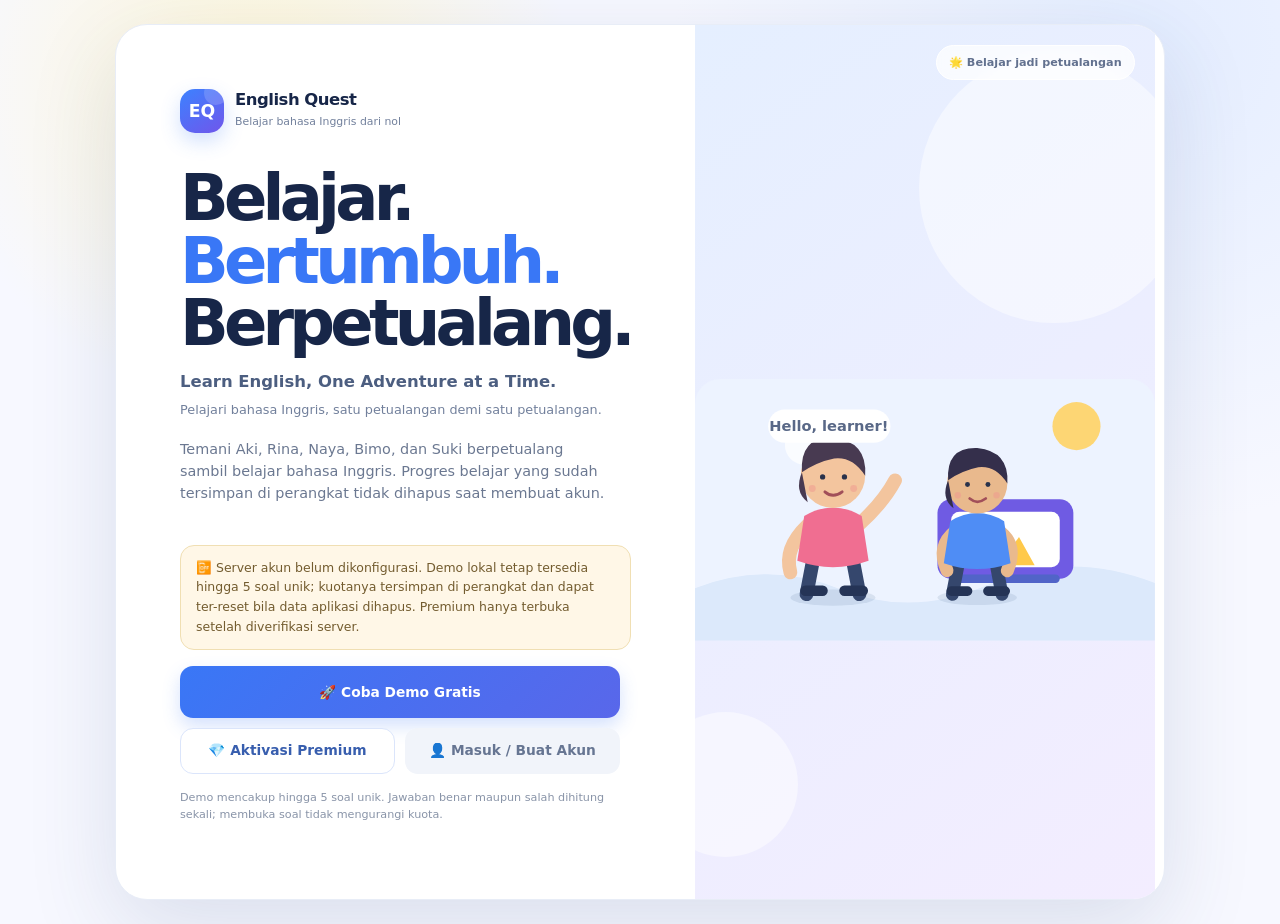
==== commit 1486d0d3: "Fix account registration: expose the API origin to the WebView, align the password policy The Androi" ====
--- a/english-quest-android/app/src/main/assets/index.html
+++ b/english-quest-android/app/src/main/assets/index.html
@@ -12,7 +12,18 @@
 </head>
 <body>
   <div id="app"></div>
-  <script>window.EQ_ALLOW_HTTP_DEV = location.protocol === 'http:' && ['localhost','127.0.0.1','::1'].includes(location.hostname);</script>
+  <script>
+    // Plain-HTTP servers are only ever allowed for loopback development. Inside the Android app the
+    // page origin is the WebView asset origin (https), so the native bridge is asked instead: it
+    // reports true only for debug builds compiled with -PEQ_ALLOW_HTTP_DEV=1.
+    window.EQ_ALLOW_HTTP_DEV = (location.protocol === 'http:' && ['localhost', '127.0.0.1', '::1'].includes(location.hostname))
+      || (function () {
+        try {
+          const bridge = window.EnglishQuestAndroid;
+          return !!(bridge && typeof bridge.isHttpDevAllowed === 'function' && bridge.isHttpDevAllowed() === true);
+        } catch (_) { return false; }
+      })();
+  </script>
   <script defer src="./library-data.js"></script>
   <script defer src="./mission-data.js"></script>
   <script defer src="./mission-data-extras.js"></script>
--- a/english-quest-android/app/src/main/assets/styles.css
+++ b/english-quest-android/app/src/main/assets/styles.css
@@ -233,3 +233,6 @@
 .dark .server-status-notice.is-offline{background:#403723;border-color:#63512c;color:#f1d99a}
 .dark .access-status-card.is-local-demo{background:linear-gradient(115deg,#3a3324,#30284a);border-color:#5b5035}
 @media(max-width:560px){.server-status-notice{font-size:.74rem;padding:11px 12px}.access-welcome-actions{display:grid;grid-template-columns:1fr}.access-welcome-actions .btn{width:100%}}
+/* Password row: input plus the show/hide control (app.js: togglePasswordVisibility). */
+.access-password-row{display:grid;grid-template-columns:1fr auto;gap:8px;align-items:center;font-weight:400}
+.access-password-row .access-password-toggle{white-space:nowrap;min-height:49px;margin-top:0;font-size:.76rem;font-weight:850}
